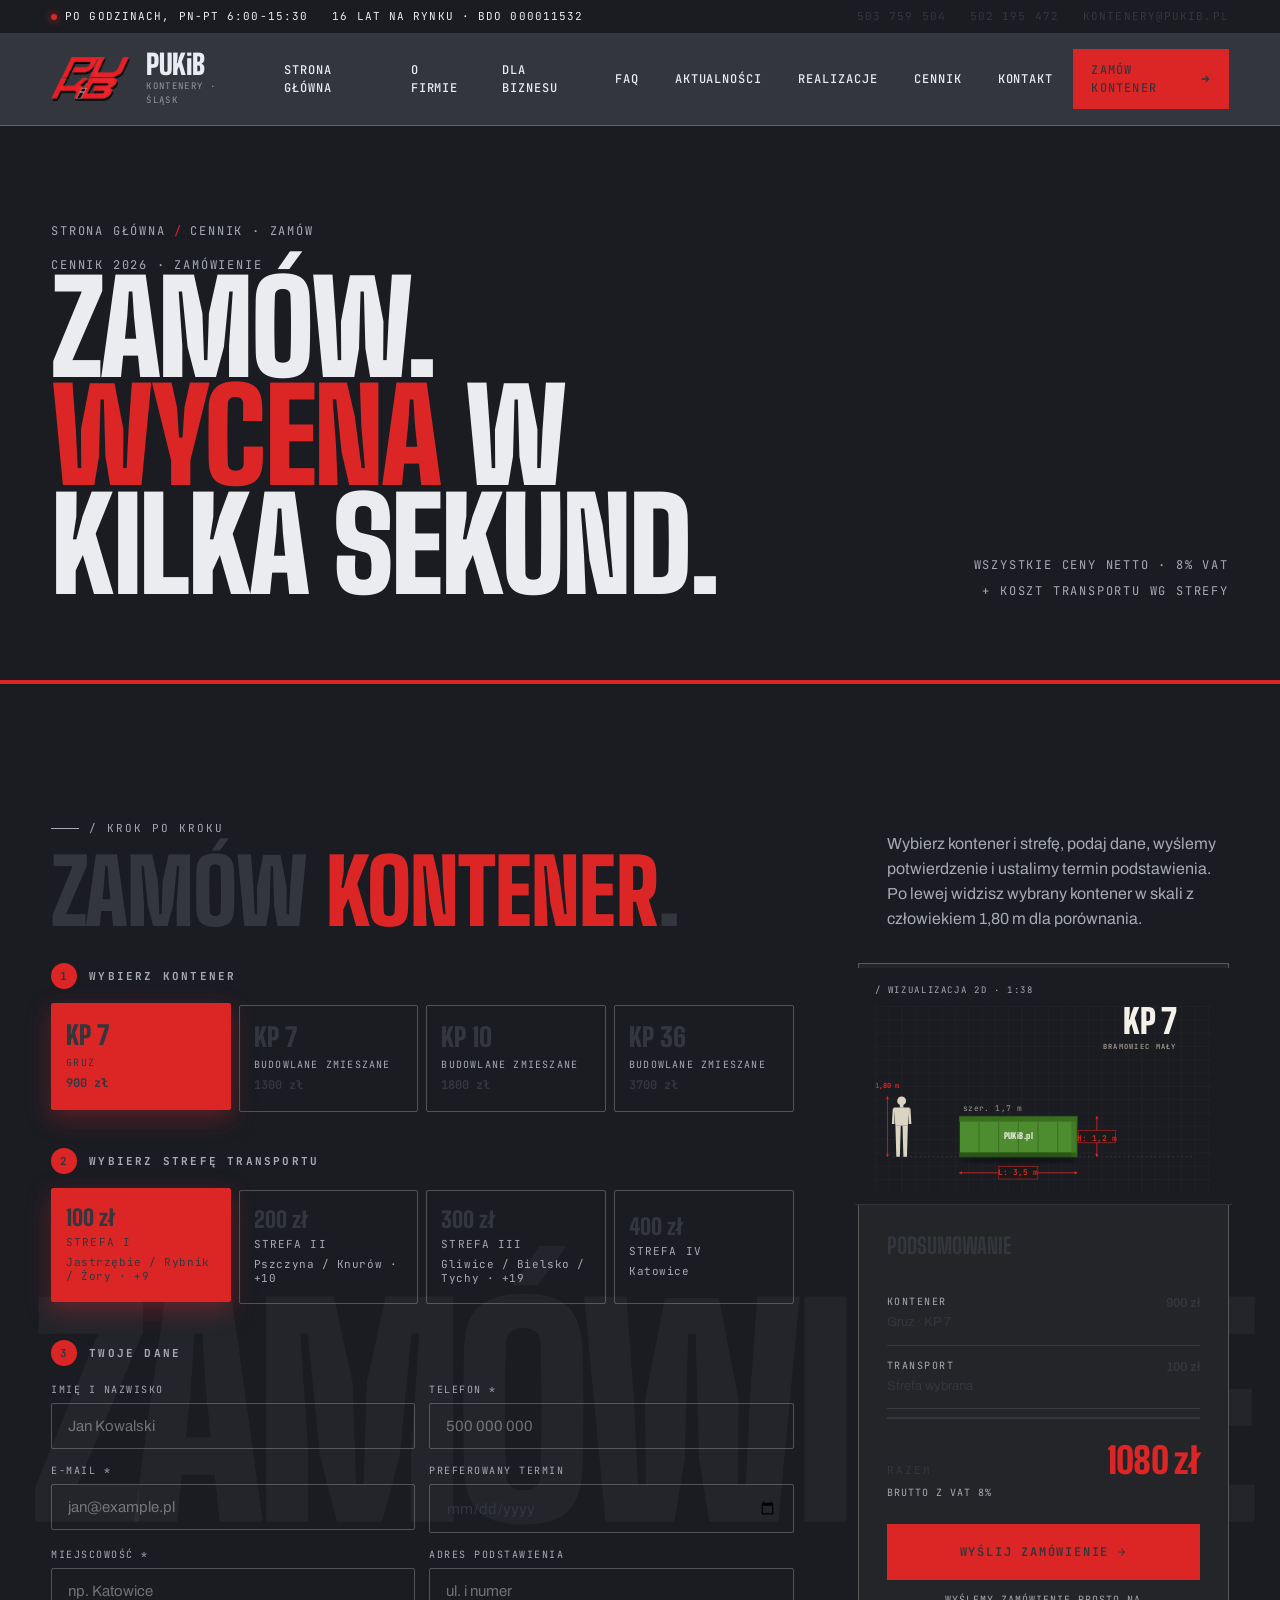
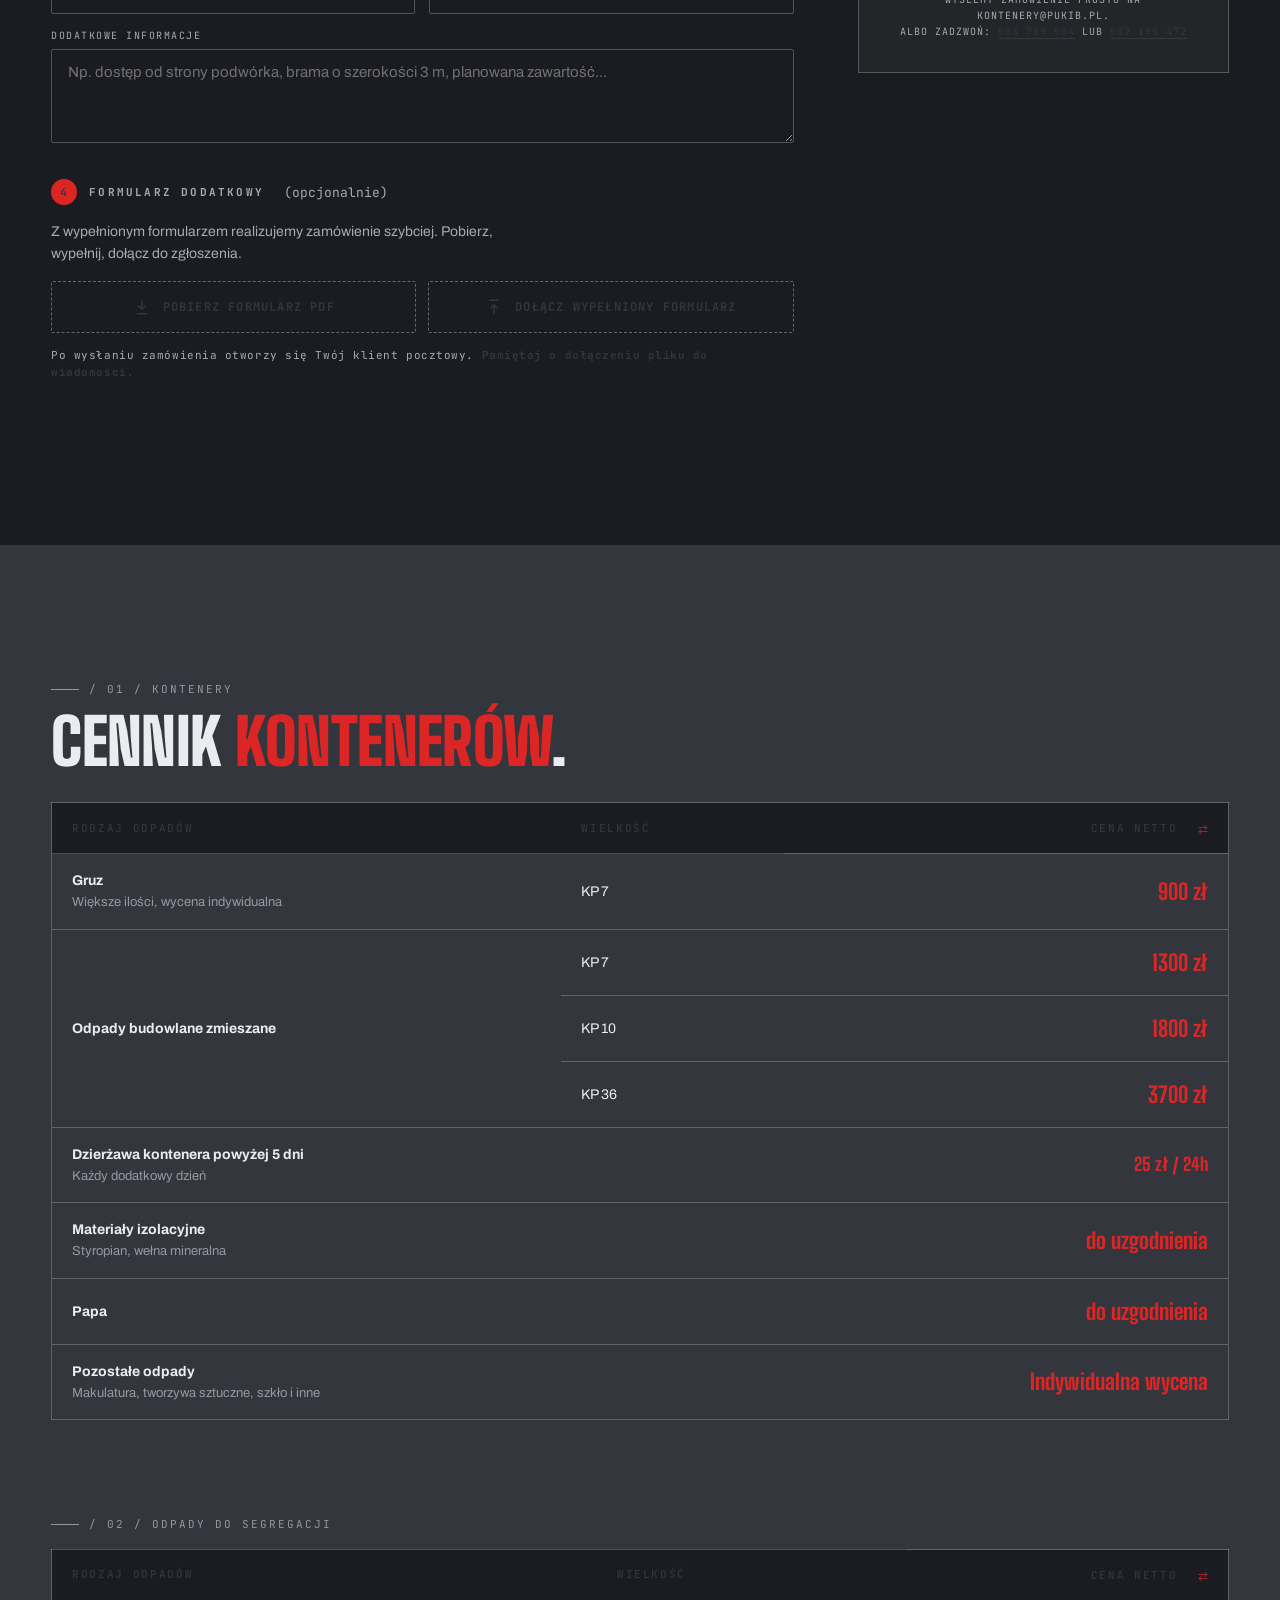
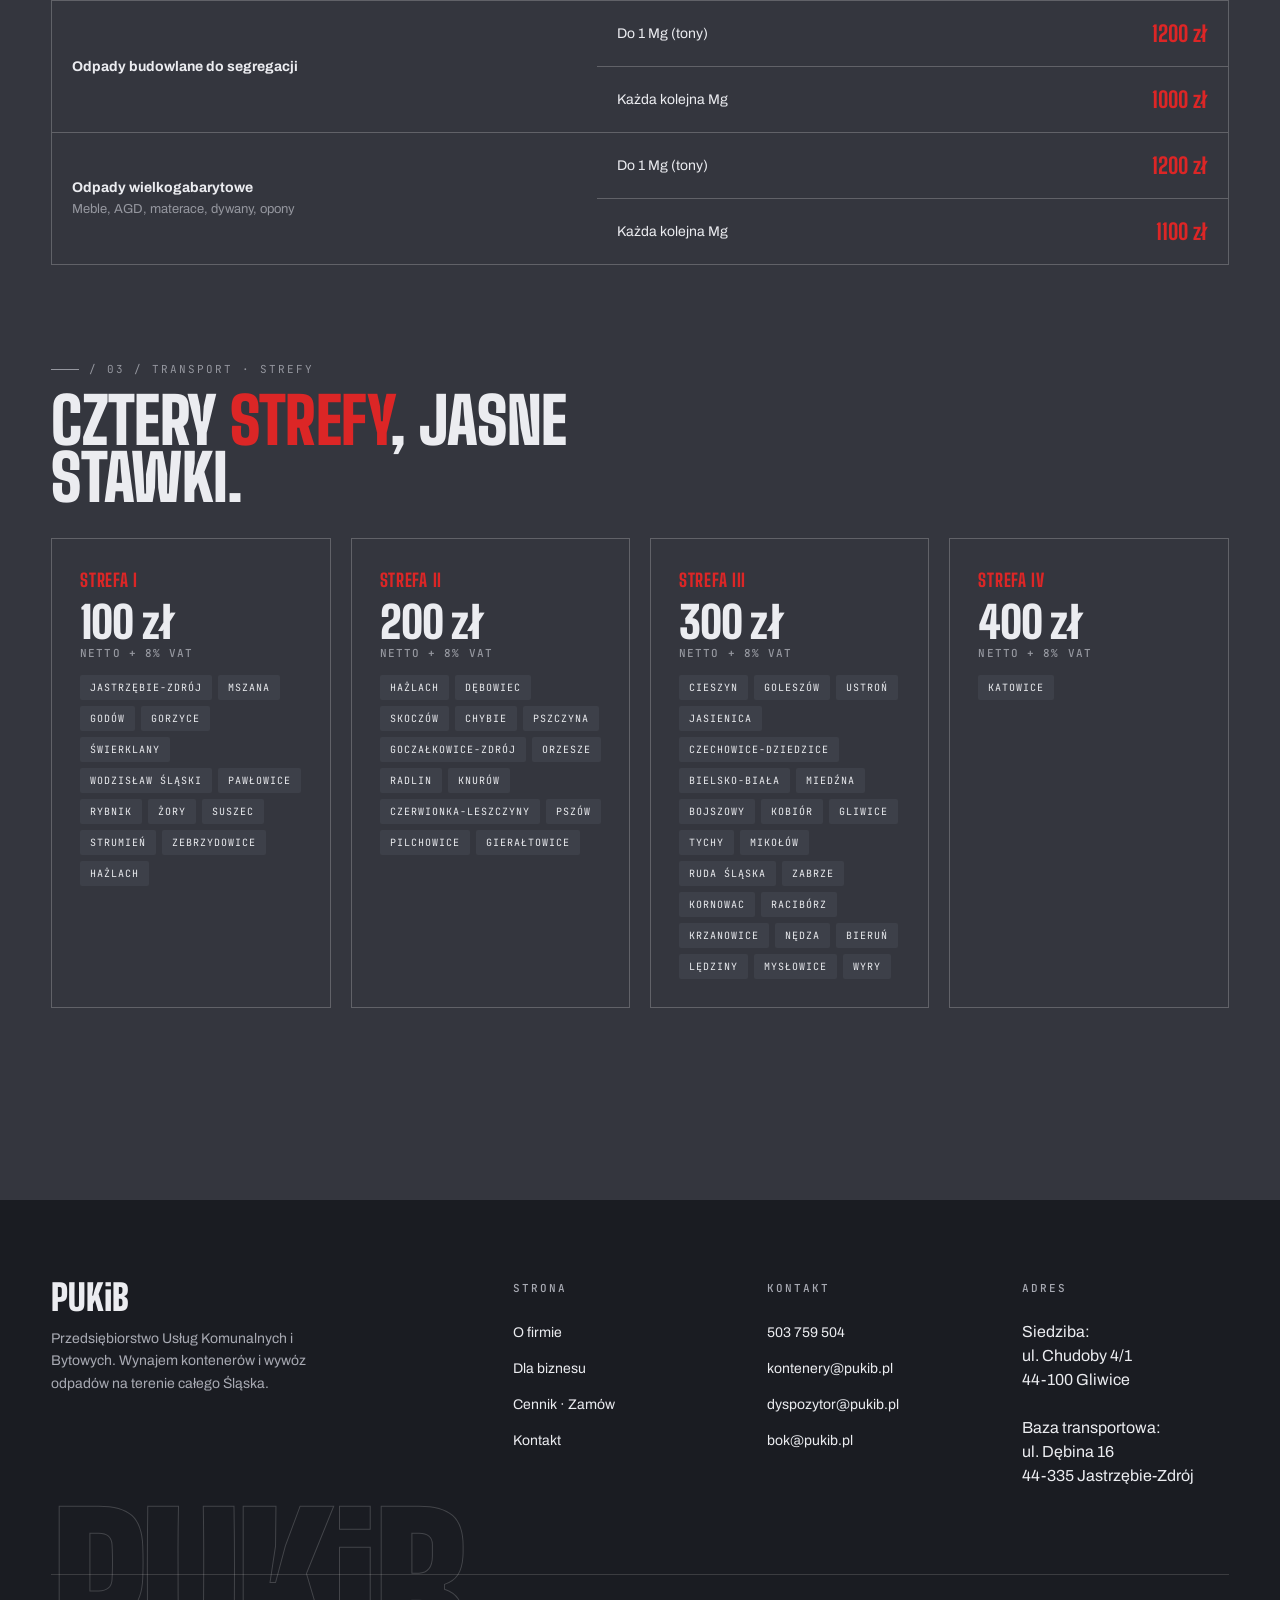
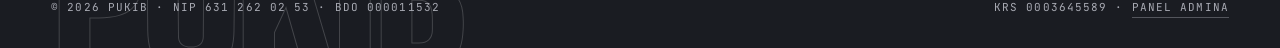
==== cennik.html @ b734a6f4 "done" ====
<!DOCTYPE html>
<html lang="pl">
<head>
  <meta charset="UTF-8">
  <meta name="viewport" content="width=device-width, initial-scale=1.0">
  <title>Cennik · Zamów kontener, PUKiB</title>
  <meta name="description" content="Aktualny cennik 2026 wynajmu kontenerów. Zamów online, wybierz rozmiar, strefę i podaj dane.">
  <link rel="preconnect" href="https://fonts.googleapis.com">
  <link rel="preconnect" href="https://fonts.gstatic.com" crossorigin>
  <link rel="stylesheet" href="css/style.css">
  <link rel="stylesheet" href="css/pages.css">
  <link rel="stylesheet" href="css/admin.css">
  <link rel="stylesheet" href="css/theme-gray.css">
  <link rel="icon" type="image/png" href="assets/img/logo.png">
</head>
<body>

  <div class="topbar">
    <div class="topbar-left">
      <span><span class="topbar-dot" data-hours-dot></span><span data-hours-label>Pracujemy</span>, pn-pt 6:00-15:30</span>
      <span class="topbar-hide-mobile">16 lat na rynku · BDO 000011532</span>
    </div>
    <div class="topbar-right">
      <a href="tel:503759504" class="topbar-link">503 759 504</a>
      <a href="tel:502195472" class="topbar-link topbar-hide-mobile">502 195 472</a>
      <a href="mailto:kontenery@pukib.pl" class="topbar-link">kontenery@pukib.pl</a>
    </div>
  </div>

  <header class="header">
    <a href="index.html" class="brand">
      <img src="assets/img/logo.png" alt="" class="brand-logo">
      <div>
        <div class="brand-text">PUKiB</div>
        <div class="brand-sub">Kontenery · Śląsk</div>
      </div>
    </a>
    <button class="nav-toggle" aria-label="Menu" aria-expanded="false"><span></span></button>
    <nav class="nav">
      <a href="index.html">Strona główna</a>
      <a href="index.html#o-nas">O firmie</a>
      <a href="index.html#biznes">Dla biznesu</a>
      <a href="index.html#faq">FAQ</a>
      <a href="index.html#fb">Aktualności</a>
      <a href="index.html#realizacje">Realizacje</a>
      <a href="#cennik">Cennik</a>
      <a href="index.html#kontakt">Kontakt</a>
      <a href="#zamow" class="nav-cta">
        Zamów kontener
        <svg viewBox="0 0 24 24" fill="none" stroke="currentColor" stroke-width="2.5"><path d="M5 12h14M13 6l6 6-6 6"/></svg>
      </a>
    </nav>
  </header>

  <!-- Page hero -->
  <section class="page-hero">
    <div class="page-hero-grid">
      <div>
        <div class="page-hero-meta">
          <div class="crumb"><span><a href="index.html">Strona główna</a></span><span>Cennik · Zamów</span></div>
          <div>Cennik 2026 · Zamówienie</div>
        </div>
        <h1>Zamów. <em>Wycena</em> w kilka sekund.</h1>
      </div>
      <div class="page-hero-meta" style="text-align:right;">
        <div>Wszystkie ceny netto · 8% VAT</div>
        <div style="margin-top:8px;">+ koszt transportu wg strefy</div>
      </div>
    </div>
  </section>

  <!-- ORDER SECTION, form + animated mini visualization side-by-side -->
  <section class="section order-section" id="zamow">
    <div class="container">
      <div class="section-head" style="margin-bottom:32px;">
        <div>
          <div class="kicker" style="color: var(--paper-3); margin-bottom:16px;">/ Krok po kroku</div>
          <h2 class="display section-title">Zamów <em>kontener</em>.</h2>
        </div>
        <p class="section-intro">Wybierz kontener i strefę, podaj dane, wyślemy potwierdzenie i ustalimy termin podstawienia. Po lewej widzisz wybrany kontener w skali z człowiekiem 1,80 m dla porównania.</p>
      </div>

      <form class="order-grid" data-order-form onsubmit="return false;">
        <!-- Left column: Visualization + Form steps -->
        <div>

          <!-- Step 1 - sizes -->
          <div class="order-step">
            <h3 data-step="1">Wybierz kontener</h3>
            <div class="option-row">
              <button type="button" class="option-btn active" data-size-btn="gruz-7" data-stage-size="7">
                <div class="ob-size">KP 7</div>
                <div class="ob-name">Gruz</div>
                <div class="ob-price" data-pukib-price="gruz-7">900 zł</div>
              </button>
              <button type="button" class="option-btn" data-size-btn="mix-7" data-stage-size="7">
                <div class="ob-size">KP 7</div>
                <div class="ob-name">Budowlane zmieszane</div>
                <div class="ob-price" data-pukib-price="mix-7">1 300 zł</div>
              </button>
              <button type="button" class="option-btn" data-size-btn="mix-10" data-stage-size="10">
                <div class="ob-size">KP 10</div>
                <div class="ob-name">Budowlane zmieszane</div>
                <div class="ob-price" data-pukib-price="mix-10">1 800 zł</div>
              </button>
              <button type="button" class="option-btn" data-size-btn="mix-36" data-stage-size="36">
                <div class="ob-size">KP 36</div>
                <div class="ob-name">Budowlane zmieszane</div>
                <div class="ob-price" data-pukib-price="mix-36">3 700 zł</div>
              </button>
            </div>
          </div>

          <!-- Step 2 - zone -->
          <div class="order-step">
            <h3 data-step="2">Wybierz strefę transportu</h3>
            <div class="zone-row">
              <button type="button" class="zone-btn active" data-waste-btn="strefa1">
                <div class="zb-num" data-pukib-zone-price="strefa1">100 zł</div>
                <div class="zb-price" data-pukib-zone-name="strefa1">Strefa I</div>
                <div class="zb-cities">Jastrzębie / Rybnik / Żory · +9</div>
              </button>
              <button type="button" class="zone-btn" data-waste-btn="strefa2">
                <div class="zb-num" data-pukib-zone-price="strefa2">200 zł</div>
                <div class="zb-price" data-pukib-zone-name="strefa2">Strefa II</div>
                <div class="zb-cities">Pszczyna / Knurów · +10</div>
              </button>
              <button type="button" class="zone-btn" data-waste-btn="strefa3">
                <div class="zb-num" data-pukib-zone-price="strefa3">300 zł</div>
                <div class="zb-price" data-pukib-zone-name="strefa3">Strefa III</div>
                <div class="zb-cities">Gliwice / Bielsko / Tychy · +19</div>
              </button>
              <button type="button" class="zone-btn" data-waste-btn="strefa4">
                <div class="zb-num" data-pukib-zone-price="strefa4">400 zł</div>
                <div class="zb-price" data-pukib-zone-name="strefa4">Strefa IV</div>
                <div class="zb-cities">Katowice</div>
              </button>
            </div>
          </div>

          <!-- Step 3 - data -->
          <div class="order-step">
            <h3 data-step="3">Twoje dane</h3>
            <div class="field-row">
              <div class="field">
                <label for="f-name">Imię i nazwisko</label>
                <input id="f-name" name="name" type="text" placeholder="Jan Kowalski">
              </div>
              <div class="field">
                <label for="f-phone">Telefon *</label>
                <input id="f-phone" name="phone" type="tel" required placeholder="500 000 000">
              </div>
            </div>
            <div class="field-row">
              <div class="field">
                <label for="f-email">E-mail *</label>
                <input id="f-email" name="email" type="email" required placeholder="jan@example.pl">
              </div>
              <div class="field">
                <label for="f-date">Preferowany termin</label>
                <input id="f-date" name="date" type="date">
              </div>
            </div>
            <div class="field-row">
              <div class="field">
                <label for="f-city">Miejscowość *</label>
                <input id="f-city" name="city" type="text" required placeholder="np. Katowice">
              </div>
              <div class="field">
                <label for="f-address">Adres podstawienia</label>
                <input id="f-address" name="address" type="text" placeholder="ul. i numer">
              </div>
            </div>
            <div class="field" style="margin-top:14px;">
              <label for="f-notes">Dodatkowe informacje</label>
              <textarea id="f-notes" name="notes" rows="4" placeholder="Np. dostęp od strony podwórka, brama o szerokości 3 m, planowana zawartość..."></textarea>
            </div>
          </div>

          <!-- Step 4 - downloadable form / upload -->
          <div class="order-step">
            <h3 data-step="4">Formularz dodatkowy <span style="font-size:13px; font-weight:400; text-transform:none; letter-spacing:0; color:var(--paper-3); margin-left:8px;">(opcjonalnie)</span></h3>
            <p class="order-form-intro">Z wypełnionym formularzem realizujemy zamówienie szybciej. Pobierz, wypełnij, dołącz do zgłoszenia.</p>
            <div class="form-actions">
              <a href="assets/forms/formularz-zamowienia.pdf" download="formularz-zamowienia.pdf" class="form-download-btn" data-pukib-pdf>
                <svg width="18" height="18" viewBox="0 0 24 24" fill="none" stroke="currentColor" stroke-width="2"><path d="M12 3v12M7 10l5 5 5-5M5 21h14"/></svg>
                <span>Pobierz formularz PDF</span>
              </a>
              <label class="form-upload-btn" for="f-form-file">
                <svg width="18" height="18" viewBox="0 0 24 24" fill="none" stroke="currentColor" stroke-width="2"><path d="M12 21V9M7 14l5-5 5 5M5 3h14"/></svg>
                <span data-upload-label>Dołącz wypełniony formularz</span>
                <input id="f-form-file" name="formfile" type="file" accept=".pdf,.doc,.docx,.jpg,.jpeg,.png" data-form-file>
              </label>
            </div>
            <p class="form-upload-hint">Po wysłaniu zamówienia otworzy się Twój klient pocztowy. <strong>Pamiętaj o dołączeniu pliku do wiadomości.</strong></p>
          </div>
        </div>

        <!-- Sticky summary aside with mini 2D visualization -->
        <aside class="order-summary" data-showcase>
          <!-- 2D mini visualization (changes when size button clicked) -->
          <div class="order-viz-mini">
            <div class="order-viz-mini-label">/ Wizualizacja 2D · 1:38</div>
            <svg viewBox="0 0 380 210" class="order-viz-mini-svg" xmlns="http://www.w3.org/2000/svg">
              <defs>
                <filter id="blr" x="-50%" y="-50%" width="200%" height="200%">
                  <feGaussianBlur in="SourceGraphic" stdDeviation="2"/>
                </filter>
                <marker id="arr2" viewBox="0 0 10 10" refX="9" refY="5" markerWidth="4" markerHeight="4" orient="auto-start-reverse">
                  <path d="M 0 0 L 10 5 L 0 10 Z" fill="#dc2626"/>
                </marker>
                <pattern id="vizg2" width="15" height="15" patternUnits="userSpaceOnUse">
                  <path d="M 15 0 L 0 0 0 15" fill="none" stroke="rgba(244,241,234,0.04)" stroke-width="1"/>
                </pattern>
              </defs>
              <rect width="380" height="210" fill="url(#vizg2)"/>

              <!-- Ground baseline -->
              <line x1="20" y1="170" x2="360" y2="170" stroke="rgba(244,241,234,0.18)" stroke-dasharray="2 3" stroke-width="0.7"/>

              <!-- Reference human at x=30, foot at y=170, head top at y=102 (1.8m × 38 = 68px) -->
              <!-- Proportions: head 10px, neck 3, torso 21px, legs 35px = 68px -->
              <g class="human" transform="translate(30, 102)">
                <!-- head -->
                <circle cx="0" cy="5" r="5" fill="#dcd4c2"/>
                <!-- neck -->
                <rect x="-2" y="9.5" width="4" height="3" fill="#dcd4c2"/>
                <!-- torso (trapezoid wider at shoulders) -->
                <path d="M -9 12.5 L 9 12.5 L 7 33 L -7 33 Z" fill="#dcd4c2"/>
                <!-- left arm -->
                <path d="M -10 13.5 L -11 31 L -8 31 L -8.5 13.5 Z" fill="#dcd4c2"/>
                <!-- right arm -->
                <path d="M 10 13.5 L 11 31 L 8 31 L 8.5 13.5 Z" fill="#dcd4c2"/>
                <!-- left leg -->
                <path d="M -7 33 L -1 33 L -2 68 L -6 68 Z" fill="#dcd4c2"/>
                <!-- right leg -->
                <path d="M 1 33 L 7 33 L 6 68 L 2 68 Z" fill="#dcd4c2"/>
              </g>
              <!-- Human dimension -->
              <line x1="14" y1="102" x2="14" y2="170" stroke="#dc2626" stroke-width="0.8" marker-start="url(#arr2)" marker-end="url(#arr2)"/>
              <text x="14" y="92" font-family="JetBrains Mono, monospace" font-size="8" fill="#dc2626" text-anchor="middle" font-weight="700">1,80 m</text>

  <!-- 2D side-elevation stages, v2 -->
    <g class="stage" data-size-stage="7">
      <ellipse cx="161.5" cy="174" rx="66.5" ry="3" fill="rgba(10,10,10,0.35)" filter="url(#blr)"/>
      <rect x="95.0" y="124.4" width="133.0" height="45.6" fill="#4d8c2f" stroke="#1a3d10" stroke-width="1.5"/>
      <rect x="95.0" y="124.4" width="133.0" height="6" fill="#3a6f1f"/>
      <rect x="95.0" y="165.0" width="133.0" height="5" fill="#2a5418"/>
      <g opacity="0.4" stroke="#1a3d10" stroke-width="1">
        <line x1="117.2" y1="130.4" x2="117.2" y2="165.0"/>
        <line x1="139.3" y1="130.4" x2="139.3" y2="165.0"/>
        <line x1="161.5" y1="130.4" x2="161.5" y2="165.0"/>
        <line x1="183.7" y1="130.4" x2="183.7" y2="165.0"/>
        <line x1="205.8" y1="130.4" x2="205.8" y2="165.0"/>
      </g>
      <rect x="221.2" y="130.4" width="6.8" height="39.6" fill="#3a6f1f" opacity="0.5"/>
      <text x="161.5" y="150.1" font-family="Big Shoulders Display, Impact, sans-serif" font-weight="900" font-size="9.6" fill="rgba(245,241,234,0.92)" text-anchor="middle" letter-spacing="0.5">PUKiB.pl</text>
      <line x1="95.0" y1="188" x2="228.0" y2="188" stroke="#dc2626" stroke-width="0.9" marker-start="url(#arr2)" marker-end="url(#arr2)"/>
      <rect x="139.5" y="181" width="44" height="14" fill="#1a1a1a" stroke="#dc2626" stroke-width="0.6"/>
      <text x="161.5" y="191" font-family="JetBrains Mono, monospace" font-size="9" font-weight="700" fill="#dc2626" text-anchor="middle">L: 3,5 m</text>
      <line x1="250.0" y1="124.4" x2="250.0" y2="170.0" stroke="#dc2626" stroke-width="0.9" marker-start="url(#arr2)" marker-end="url(#arr2)"/>
      <rect x="229.0" y="140.2" width="42" height="14" fill="#1a1a1a" stroke="#dc2626" stroke-width="0.6"/>
      <text x="250.0" y="152.2" font-family="JetBrains Mono, monospace" font-size="9" font-weight="700" fill="#dc2626" text-anchor="middle">H: 1,2 m</text>
      <text x="99.0" y="118.4" font-family="JetBrains Mono, monospace" font-size="9" letter-spacing="0.05em" fill="#9a958a">szer. 1,7 m</text>
      <text x="340" y="32" font-family="Big Shoulders Display" font-weight="900" font-size="38" fill="#f4f1ea" text-anchor="end" letter-spacing="-0.02em">KP 7</text>
      <text x="340" y="48" font-family="JetBrains Mono" font-size="8" font-weight="700" letter-spacing="0.18em" fill="#9a958a" text-anchor="end">BRAMOWIEC MAŁY</text>
    </g>

    <g class="stage" data-size-stage="10">
      <ellipse cx="161.5" cy="174" rx="66.5" ry="3" fill="rgba(10,10,10,0.35)" filter="url(#blr)"/>
      <rect x="95.0" y="105.4" width="133.0" height="64.6" fill="#4d8c2f" stroke="#1a3d10" stroke-width="1.5"/>
      <rect x="95.0" y="105.4" width="133.0" height="6" fill="#3a6f1f"/>
      <rect x="95.0" y="165.0" width="133.0" height="5" fill="#2a5418"/>
      <g opacity="0.4" stroke="#1a3d10" stroke-width="1">
        <line x1="117.2" y1="111.4" x2="117.2" y2="165.0"/>
        <line x1="139.3" y1="111.4" x2="139.3" y2="165.0"/>
        <line x1="161.5" y1="111.4" x2="161.5" y2="165.0"/>
        <line x1="183.7" y1="111.4" x2="183.7" y2="165.0"/>
        <line x1="205.8" y1="111.4" x2="205.8" y2="165.0"/>
      </g>
      <rect x="221.2" y="111.4" width="6.8" height="58.6" fill="#3a6f1f" opacity="0.5"/>
      <text x="161.5" y="141.8" font-family="Big Shoulders Display, Impact, sans-serif" font-weight="900" font-size="13.6" fill="rgba(245,241,234,0.92)" text-anchor="middle" letter-spacing="0.5">PUKiB.pl</text>
      <line x1="95.0" y1="188" x2="228.0" y2="188" stroke="#dc2626" stroke-width="0.9" marker-start="url(#arr2)" marker-end="url(#arr2)"/>
      <rect x="139.5" y="181" width="44" height="14" fill="#1a1a1a" stroke="#dc2626" stroke-width="0.6"/>
      <text x="161.5" y="191" font-family="JetBrains Mono, monospace" font-size="9" font-weight="700" fill="#dc2626" text-anchor="middle">L: 3,5 m</text>
      <line x1="250.0" y1="105.4" x2="250.0" y2="170.0" stroke="#dc2626" stroke-width="0.9" marker-start="url(#arr2)" marker-end="url(#arr2)"/>
      <rect x="229.0" y="130.7" width="42" height="14" fill="#1a1a1a" stroke="#dc2626" stroke-width="0.6"/>
      <text x="250.0" y="142.7" font-family="JetBrains Mono, monospace" font-size="9" font-weight="700" fill="#dc2626" text-anchor="middle">H: 1,7 m</text>
      <text x="99.0" y="99.4" font-family="JetBrains Mono, monospace" font-size="9" letter-spacing="0.05em" fill="#9a958a">szer. 1,7 m</text>
      <text x="340" y="32" font-family="Big Shoulders Display" font-weight="900" font-size="38" fill="#f4f1ea" text-anchor="end" letter-spacing="-0.02em">KP 10</text>
      <text x="340" y="48" font-family="JetBrains Mono" font-size="8" font-weight="700" letter-spacing="0.18em" fill="#9a958a" text-anchor="end">BRAMOWIEC ŚREDNI</text>
    </g>

    <g class="stage" data-size-stage="36">
      <ellipse cx="218.5" cy="174" rx="123.5" ry="3" fill="rgba(10,10,10,0.35)" filter="url(#blr)"/>
      <rect x="95.0" y="82.2" width="247.0" height="87.8" fill="#4d8c2f" stroke="#1a3d10" stroke-width="1.5"/>
      <rect x="95.0" y="82.2" width="247.0" height="6" fill="#3a6f1f"/>
      <rect x="95.0" y="165.0" width="247.0" height="5" fill="#2a5418"/>
      <g opacity="0.4" stroke="#1a3d10" stroke-width="1">
        <line x1="119.7" y1="88.2" x2="119.7" y2="165.0"/>
        <line x1="144.4" y1="88.2" x2="144.4" y2="165.0"/>
        <line x1="169.1" y1="88.2" x2="169.1" y2="165.0"/>
        <line x1="193.8" y1="88.2" x2="193.8" y2="165.0"/>
        <line x1="218.5" y1="88.2" x2="218.5" y2="165.0"/>
        <line x1="243.2" y1="88.2" x2="243.2" y2="165.0"/>
        <line x1="267.9" y1="88.2" x2="267.9" y2="165.0"/>
        <line x1="292.6" y1="88.2" x2="292.6" y2="165.0"/>
        <line x1="317.3" y1="88.2" x2="317.3" y2="165.0"/>
      </g>
      <rect x="334.0" y="88.2" width="8.0" height="81.8" fill="#3a6f1f" opacity="0.5"/>
      <text x="218.5" y="131.7" font-family="Big Shoulders Display, Impact, sans-serif" font-weight="900" font-size="18.5" fill="rgba(245,241,234,0.92)" text-anchor="middle" letter-spacing="0.5">PUKiB.pl</text>
      <line x1="95.0" y1="188" x2="342.0" y2="188" stroke="#dc2626" stroke-width="0.9" marker-start="url(#arr2)" marker-end="url(#arr2)"/>
      <rect x="196.5" y="181" width="44" height="14" fill="#1a1a1a" stroke="#dc2626" stroke-width="0.6"/>
      <text x="218.5" y="191" font-family="JetBrains Mono, monospace" font-size="9" font-weight="700" fill="#dc2626" text-anchor="middle">L: 6,5 m</text>
      <line x1="352.0" y1="82.2" x2="352.0" y2="170.0" stroke="#dc2626" stroke-width="0.9" marker-start="url(#arr2)" marker-end="url(#arr2)"/>
      <rect x="331.0" y="119.1" width="42" height="14" fill="#1a1a1a" stroke="#dc2626" stroke-width="0.6"/>
      <text x="352.0" y="131.1" font-family="JetBrains Mono, monospace" font-size="9" font-weight="700" fill="#dc2626" text-anchor="middle">H: 2,31 m</text>
      <text x="99.0" y="76.2" font-family="JetBrains Mono, monospace" font-size="9" letter-spacing="0.05em" fill="#9a958a">szer. 2,4 m</text>
      <text x="340" y="32" font-family="Big Shoulders Display" font-weight="900" font-size="38" fill="#f4f1ea" text-anchor="end" letter-spacing="-0.02em">KP 36</text>
      <text x="340" y="48" font-family="JetBrains Mono" font-size="8" font-weight="700" letter-spacing="0.18em" fill="#9a958a" text-anchor="end">HAKOWIEC DUŻY</text>
    </g>


            </svg>
          </div>

          <h4>Podsumowanie</h4>
          <div class="summary-row">
            <div>
              <span class="summary-label">Kontener</span>
              <span data-summary-size>Gruz · KP 7</span>
            </div>
            <div class="summary-value" data-summary-price>900 zł</div>
          </div>
          <div class="summary-row">
            <div>
              <span class="summary-label">Transport</span>
              <span>Strefa wybrana</span>
            </div>
            <div class="summary-value" data-summary-transport>100 zł</div>
          </div>
          <div class="summary-total">
            <div>
              <span class="total-label">Razem</span>
              <span class="total-vat">brutto z VAT 8%</span>
            </div>
            <div class="total-amount" data-summary-total>1 080 zł</div>
          </div>
          <button class="summary-submit" data-submit type="submit">
            Wyślij zamówienie →
          </button>
          <p class="summary-note">Wyślemy zamówienie prosto na kontenery@pukib.pl.<br>Albo zadzwoń: <a href="tel:503759504" style="color:var(--paper); border-bottom:1px solid var(--paper);">503 759 504</a> lub <a href="tel:502195472" style="color:var(--paper); border-bottom:1px solid var(--paper);">502 195 472</a></p>
        </aside>
      </form>
    </div>
  </section>

  <!-- Pricing tables -->
  <section class="section pricing-section" id="cennik">
    <div class="container">

      <div class="kicker" style="margin-bottom:16px;">/ 01 / Kontenery</div>
      <h2 class="display" style="font-size:clamp(36px,5vw,64px); margin-bottom:32px; max-width:18ch;">Cennik <em style="font-style:normal;color:var(--red);">kontenerów</em>.</h2>

      <table class="pricing-table">
        <thead>
          <tr>
            <th>Rodzaj odpadów</th>
            <th>Wielkość</th>
            <th style="text-align:right;" data-pukib-price-header>Cena netto</th>
          </tr>
        </thead>
        <tbody>
          <tr>
            <td><strong>Gruz</strong><br><span style="color:var(--ink-3); font-size:13px;">Większe ilości, wycena indywidualna</span></td>
            <td>KP 7</td>
            <td class="price-cell" data-pukib-price="gruz-7">900 zł</td>
          </tr>
          <tr>
            <td rowspan="3"><strong>Odpady budowlane zmieszane</strong></td>
            <td>KP 7</td>
            <td class="price-cell" data-pukib-price="mix-7">1 300 zł</td>
          </tr>
          <tr>
            <td>KP 10</td>
            <td class="price-cell" data-pukib-price="mix-10">1 800 zł</td>
          </tr>
          <tr>
            <td>KP 36</td>
            <td class="price-cell" data-pukib-price="mix-36">3 700 zł</td>
          </tr>
          <tr>
            <td colspan="2"><strong>Dzierżawa kontenera powyżej 5 dni</strong><br><span style="color:var(--ink-3); font-size:13px;">Każdy dodatkowy dzień</span></td>
            <td class="price-cell" style="font-size:18px;" data-pukib-price="rent-daily" data-pukib-suffix=" / 24h">25 zł / 24h</td>
          </tr>
          <tr>
            <td colspan="2"><strong>Materiały izolacyjne</strong><br><span style="color:var(--ink-3); font-size:13px;">Styropian, wełna mineralna</span></td>
            <td class="price-cell" data-pukib-price="materialy-izolacyjne">do uzgodnienia</td>
          </tr>
          <tr>
            <td colspan="2"><strong>Papa</strong></td>
            <td class="price-cell" data-pukib-price="papa">do uzgodnienia</td>
          </tr>
          <tr>
            <td colspan="2"><strong>Pozostałe odpady</strong><br><span style="color:var(--ink-3); font-size:13px;">Makulatura, tworzywa sztuczne, szkło i inne</span></td>
            <td class="price-cell" data-pukib-price="pozostale">Indywidualna wycena</td>
          </tr>
        </tbody>
      </table>

      <div class="kicker" style="margin-bottom:16px; margin-top:64px;">/ 02 / Odpady do segregacji</div>
      <table class="pricing-table">
        <thead>
          <tr>
            <th>Rodzaj odpadów</th>
            <th>Wielkość</th>
            <th style="text-align:right;" data-pukib-price-header>Cena netto</th>
          </tr>
        </thead>
        <tbody>
          <tr>
            <td rowspan="2"><strong>Odpady budowlane do segregacji</strong></td>
            <td>Do 1 Mg (tony)</td>
            <td class="price-cell" data-pukib-price="budowlane-segregacja-1">1 200 zł</td>
          </tr>
          <tr>
            <td>Każda kolejna Mg</td>
            <td class="price-cell" data-pukib-price="budowlane-segregacja-n">1 000 zł</td>
          </tr>
          <tr>
            <td rowspan="2"><strong>Odpady wielkogabarytowe</strong><br><span style="color:var(--ink-3); font-size:13px;">Meble, AGD, materace, dywany, opony</span></td>
            <td>Do 1 Mg (tony)</td>
            <td class="price-cell" data-pukib-price="wielkogabarytowe-1">1 200 zł</td>
          </tr>
          <tr>
            <td>Każda kolejna Mg</td>
            <td class="price-cell" data-pukib-price="wielkogabarytowe-n">1 100 zł</td>
          </tr>
        </tbody>
      </table>

      <div class="kicker" style="margin-bottom:16px; margin-top:64px;">/ 03 / Transport · Strefy</div>
      <h2 class="display" style="font-size:clamp(36px,5vw,64px); margin-bottom:32px; max-width:18ch;">Cztery <em style="font-style:normal;color:var(--red);">strefy</em>, jasne stawki.</h2>

      <div class="zones-grid">
        <div class="zone-card">
          <div class="zone-num" data-pukib-zone-name="strefa1">STREFA I</div>
          <div class="zone-price"><span data-pukib-zone-price="strefa1">100 zł</span><small>netto + 8% VAT</small></div>
          <div class="zone-cities" data-pukib-zone-cities="strefa1">
            <span>Jastrzębie-Zdrój</span><span>Mszana</span><span>Godów</span><span>Gorzyce</span><span>Świerklany</span><span>Wodzisław Śląski</span><span>Pawłowice</span><span>Rybnik</span><span>Żory</span><span>Suszec</span><span>Strumień</span><span>Zebrzydowice</span><span>Hażlach</span>
          </div>
        </div>
        <div class="zone-card">
          <div class="zone-num" data-pukib-zone-name="strefa2">STREFA II</div>
          <div class="zone-price"><span data-pukib-zone-price="strefa2">200 zł</span><small>netto + 8% VAT</small></div>
          <div class="zone-cities" data-pukib-zone-cities="strefa2">
            <span>Hażlach</span><span>Dębowiec</span><span>Skoczów</span><span>Chybie</span><span>Pszczyna</span><span>Goczałkowice-Zdrój</span><span>Orzesze</span><span>Radlin</span><span>Knurów</span><span>Czerwionka-Leszczyny</span><span>Pszów</span><span>Pilchowice</span><span>Gierałtowice</span>
          </div>
        </div>
        <div class="zone-card">
          <div class="zone-num" data-pukib-zone-name="strefa3">STREFA III</div>
          <div class="zone-price"><span data-pukib-zone-price="strefa3">300 zł</span><small>netto + 8% VAT</small></div>
          <div class="zone-cities" data-pukib-zone-cities="strefa3">
            <span>Cieszyn</span><span>Goleszów</span><span>Ustroń</span><span>Jasienica</span><span>Czechowice-Dziedzice</span><span>Bielsko-Biała</span><span>Miedźna</span><span>Bojszowy</span><span>Kobiór</span><span>Gliwice</span><span>Tychy</span><span>Mikołów</span><span>Ruda Śląska</span><span>Zabrze</span><span>Kornowac</span><span>Racibórz</span><span>Krzanowice</span><span>Nędza</span><span>Bieruń</span><span>Lędziny</span><span>Mysłowice</span><span>Wyry</span>
          </div>
        </div>
        <div class="zone-card">
          <div class="zone-num" data-pukib-zone-name="strefa4">STREFA IV</div>
          <div class="zone-price"><span data-pukib-zone-price="strefa4">400 zł</span><small>netto + 8% VAT</small></div>
          <div class="zone-cities" data-pukib-zone-cities="strefa4">
            <span>Katowice</span>
          </div>
        </div>
      </div>

    </div>
  </section>

  <!-- Footer -->
  <footer class="footer">
    <div class="container">
      <div class="footer-grid">
        <div class="footer-col">
          <div class="footer-brand-line">PUKiB</div>
          <p class="footer-brand-text">Przedsiębiorstwo Usług Komunalnych i Bytowych. Wynajem kontenerów i wywóz odpadów na terenie całego Śląska.</p>
        </div>
        <div class="footer-col">
          <h4>Strona</h4>
          <ul>
            <li><a href="index.html#o-nas">O firmie</a></li>
            <li><a href="index.html#biznes">Dla biznesu</a></li>
            <li><a href="cennik.html">Cennik · Zamów</a></li>
            <li><a href="index.html#kontakt">Kontakt</a></li>
          </ul>
        </div>
        <div class="footer-col">
          <h4>Kontakt</h4>
          <ul>
            <li><a href="tel:503759504">503 759 504</a></li>
            <li><a href="mailto:kontenery@pukib.pl">kontenery@pukib.pl</a></li>
            <li><a href="mailto:dyspozytor@pukib.pl">dyspozytor@pukib.pl</a></li>
            <li><a href="mailto:bok@pukib.pl">bok@pukib.pl</a></li>
          </ul>
        </div>
        <div class="footer-col">
          <h4>Adres</h4>
          <ul>
            <li>Siedziba:<br>ul. Chudoby 4/1<br>44-100 Gliwice</li>
            <li style="margin-top:12px;">Baza transportowa:<br>ul. Dębina 16<br>44-335 Jastrzębie-Zdrój</li>
          </ul>
        </div>
      </div>
      <div class="footer-mega" aria-hidden="true">PUKiB</div>
      <div class="footer-bottom">
        <span>© <span id="year">2026</span> PUKiB · NIP 631 262 02 53 · BDO 000011532</span>
        <span>KRS 0003645589 · <button type="button" class="admin-trigger" data-admin-trigger>Panel admina</button></span>
      </div>
    </div>
  </footer>

  <script src="js/admin.js"></script>
  <script src="js/main.js"></script>
  <script>document.getElementById('year').textContent = new Date().getFullYear();</script>
</body>
</html>
---- css/style.css ----
/* =========================================================
   PUKiB, Industrial editorial design system
   ========================================================= */

@import url('https://fonts.googleapis.com/css2?family=Big+Shoulders+Display:wght@400;600;800;900&family=Archivo:wght@400;500;600;700;900&family=JetBrains+Mono:wght@400;500;700&display=swap');

:root {
  /* Brand */
  --red: #dc2626;
  --red-deep: #991b1b;
  --red-glow: rgba(220, 38, 38, 0.35);

  /* Neutrals */
  --ink: #0a0a0a;
  --ink-2: #1a1a1a;
  --ink-3: #2a2a2a;
  --paper: #f4f1ea;
  --paper-2: #ebe7dc;
  --paper-3: #d8d3c4;
  --line: #1a1a1a;
  --line-soft: rgba(10, 10, 10, 0.12);

  /* Accent, green from the actual containers */
  --green: #4d8c2f;

  /* Type */
  --font-display: 'Big Shoulders Display', 'Impact', sans-serif;
  --font-body: 'Archivo', system-ui, sans-serif;
  --font-mono: 'JetBrains Mono', 'Courier New', monospace;

  /* Layout */
  --max-w: 1440px;
  --pad-x: clamp(20px, 4vw, 64px);
  --radius: 2px;
}

* { box-sizing: border-box; margin: 0; padding: 0; }

html { scroll-behavior: smooth; -webkit-text-size-adjust: 100%; }

body {
  font-family: var(--font-body);
  background: var(--paper);
  color: var(--ink);
  line-height: 1.5;
  font-weight: 400;
  overflow-x: hidden;
  -webkit-font-smoothing: antialiased;
  -moz-osx-font-smoothing: grayscale;
}

img, video { max-width: 100%; display: block; }

a { color: inherit; text-decoration: none; }

button { font-family: inherit; cursor: pointer; border: none; background: none; }

::selection { background: var(--red); color: var(--paper); }

/* =========================================================
   Typography utilities
   ========================================================= */

.display {
  font-family: var(--font-display);
  font-weight: 900;
  line-height: 0.88;
  letter-spacing: -0.01em;
  text-transform: uppercase;
}

.mono {
  font-family: var(--font-mono);
  font-weight: 500;
  letter-spacing: 0.02em;
}

.kicker {
  font-family: var(--font-mono);
  font-size: 11px;
  text-transform: uppercase;
  letter-spacing: 0.18em;
  color: var(--ink-3);
  display: inline-flex;
  align-items: center;
  gap: 10px;
}

.kicker::before {
  content: '';
  width: 28px;
  height: 1px;
  background: currentColor;
}

.kicker.no-line::before { display: none; }

/* =========================================================
   Topbar, technical industrial info bar
   ========================================================= */

.topbar {
  background: var(--ink);
  color: var(--paper);
  font-family: var(--font-mono);
  font-size: 11px;
  letter-spacing: 0.1em;
  text-transform: uppercase;
  padding: 8px var(--pad-x);
  display: flex;
  justify-content: space-between;
  align-items: center;
  position: relative;
  z-index: 50;
  overflow: hidden;
}

.topbar-left, .topbar-right {
  display: flex;
  gap: 24px;
  align-items: center;
}

.topbar-dot {
  width: 6px;
  height: 6px;
  background: #2eea7e;
  border-radius: 50%;
  display: inline-block;
  margin-right: 8px;
  box-shadow: 0 0 8px #2eea7e;
  animation: pulse 2s infinite;
  transition: background 0.3s, box-shadow 0.3s;
}

.topbar-dot.off-hours {
  background: var(--red);
  box-shadow: 0 0 8px var(--red);
}

.topbar-link {
  color: var(--paper);
  transition: color 0.2s;
}

.topbar-link:hover {
  color: var(--red);
}

@keyframes pulse {
  0%, 100% { opacity: 1; }
  50% { opacity: 0.4; }
}

@media (max-width: 800px) {
  .topbar-hide-mobile { display: none; }
  .topbar { font-size: 10px; gap: 12px; }
}

/* =========================================================
   Header / Navigation
   ========================================================= */

.header {
  position: sticky;
  top: 0;
  z-index: 40;
  background: var(--paper);
  border-bottom: 1px solid var(--line);
  padding: 16px var(--pad-x);
  display: flex;
  align-items: center;
  justify-content: space-between;
  gap: 24px;
}

.brand {
  display: flex;
  align-items: center;
  gap: 14px;
}

.brand-logo {
  height: 44px;
  width: auto;
}

.brand-text {
  font-family: var(--font-display);
  font-weight: 900;
  font-size: 28px;
  letter-spacing: -0.02em;
  line-height: 1;
  color: var(--ink);
}

.brand-sub {
  font-family: var(--font-mono);
  font-size: 9px;
  letter-spacing: 0.15em;
  color: var(--ink-3);
  text-transform: uppercase;
  margin-top: 2px;
}

.nav {
  display: flex;
  gap: 4px;
  align-items: center;
}

.nav a {
  font-family: var(--font-mono);
  font-size: 12px;
  font-weight: 500;
  letter-spacing: 0.08em;
  text-transform: uppercase;
  padding: 10px 16px;
  position: relative;
  transition: background 0.2s, color 0.2s;
}

.nav a:not(.nav-cta):hover {
  background: var(--ink);
  color: var(--paper);
}

.nav a.active:not(.nav-cta) {
  background: var(--ink);
  color: var(--paper);
}

.nav-cta {
  background: var(--red);
  color: var(--paper) !important;
  padding: 12px 18px !important;
  font-weight: 700;
  letter-spacing: 0.1em !important;
  display: inline-flex;
  align-items: center;
  gap: 8px;
  transition: background 0.2s, transform 0.2s;
}

.nav-cta:hover { background: var(--red-deep); transform: translateY(-1px); color: var(--paper) !important; }

.nav-cta svg { width: 14px; height: 14px; }

.nav-toggle {
  display: none;
  width: 44px;
  height: 44px;
  align-items: center;
  justify-content: center;
}

.nav-toggle span {
  position: relative;
  display: block;
  width: 24px;
  height: 2px;
  background: var(--ink);
}

.nav-toggle span::before, .nav-toggle span::after {
  content: '';
  position: absolute;
  left: 0;
  width: 24px;
  height: 2px;
  background: var(--ink);
  transition: transform 0.3s;
}

.nav-toggle span::before { top: -7px; }
.nav-toggle span::after { top: 7px; }

.nav-toggle.open span { background: transparent; }
.nav-toggle.open span::before { transform: rotate(45deg) translate(5px, 5px); }
.nav-toggle.open span::after { transform: rotate(-45deg) translate(5px, -5px); }

@media (max-width: 1100px) {
  .nav { display: none; }
  .nav-toggle { display: flex; }
  .nav.open {
    display: flex;
    position: fixed;
    inset: 96px 0 0 0;
    background: var(--paper);
    flex-direction: column;
    align-items: stretch;
    padding: 24px var(--pad-x);
    gap: 0;
    border-top: 1px solid var(--line);
    z-index: 35;
  }
  .nav.open a {
    padding: 18px 0 !important;
    border-bottom: 1px solid var(--line-soft);
    font-size: 14px;
    letter-spacing: 0.1em;
  }
  .nav.open a.active::after { display: none; }
  .nav.open .nav-cta {
    margin-top: 16px;
    justify-content: center;
    padding: 18px !important;
    border-bottom: none !important;
  }
}

/* =========================================================
   Buttons
   ========================================================= */

.btn {
  display: inline-flex;
  align-items: center;
  gap: 12px;
  font-family: var(--font-mono);
  font-size: 12px;
  font-weight: 700;
  letter-spacing: 0.12em;
  text-transform: uppercase;
  padding: 18px 26px;
  border-radius: var(--radius);
  transition: all 0.2s;
  border: 1px solid transparent;
  cursor: pointer;
}

.btn-primary {
  background: var(--red);
  color: var(--paper);
}

.btn-primary:hover {
  background: var(--red-deep);
  transform: translateY(-2px);
  box-shadow: 0 12px 30px var(--red-glow);
}

.btn-ghost {
  background: transparent;
  color: var(--paper);
  border-color: rgba(244, 241, 234, 0.3);
}

.btn-ghost:hover {
  border-color: var(--paper);
  background: rgba(244, 241, 234, 0.06);
}

.btn-dark {
  background: var(--ink);
  color: var(--paper);
}

.btn-dark:hover {
  background: var(--ink-3);
  transform: translateY(-2px);
}

.btn .arrow {
  width: 14px;
  height: 14px;
  transition: transform 0.2s;
}

.btn:hover .arrow { transform: translateX(4px); }

/* =========================================================
   Section primitives
   ========================================================= */

.section {
  padding: clamp(64px, 10vw, 140px) var(--pad-x);
  position: relative;
}

.section-dark {
  background: var(--ink);
  color: var(--paper);
}

.section-dark .kicker { color: var(--paper-3); }

.section-head {
  display: flex;
  align-items: flex-end;
  justify-content: space-between;
  gap: 32px;
  flex-wrap: wrap;
  margin-bottom: 64px;
}

.section-head .kicker {
  margin-bottom: 24px;
}

.section-title {
  font-family: var(--font-display);
  font-weight: 900;
  font-size: clamp(48px, 7vw, 110px);
  line-height: 0.88;
  letter-spacing: -0.01em;
  text-transform: uppercase;
  max-width: 16ch;
}

.section-title em {
  font-style: normal;
  color: var(--red);
}

.section-intro {
  max-width: 38ch;
  font-size: 16px;
  color: var(--ink-3);
  line-height: 1.55;
}

.section-dark .section-intro { color: var(--paper-3); }

.container {
  max-width: var(--max-w);
  margin: 0 auto;
}

/* =========================================================
   Footer
   ========================================================= */

.footer {
  background: var(--ink);
  color: var(--paper);
  padding: 80px var(--pad-x) 32px;
  position: relative;
  overflow: hidden;
}

.footer-mega {
  font-family: var(--font-display);
  font-weight: 900;
  font-size: clamp(80px, 16vw, 240px);
  line-height: 0.85;
  letter-spacing: -0.03em;
  color: transparent;
  -webkit-text-stroke: 1px rgba(244, 241, 234, 0.18);
  position: absolute;
  bottom: -30px;
  left: var(--pad-x);
  pointer-events: none;
  user-select: none;
}

.footer-grid {
  display: grid;
  grid-template-columns: 2fr 1fr 1fr 1fr;
  gap: 48px;
  position: relative;
  z-index: 2;
  margin-bottom: 80px;
}

@media (max-width: 900px) {
  .footer-grid { grid-template-columns: 1fr 1fr; gap: 40px; }
}

@media (max-width: 560px) {
  .footer-grid { grid-template-columns: 1fr; gap: 32px; }
}

.footer-col h4 {
  font-family: var(--font-mono);
  font-size: 11px;
  letter-spacing: 0.18em;
  text-transform: uppercase;
  color: var(--paper-3);
  margin-bottom: 18px;
  font-weight: 500;
}

.footer-col ul { list-style: none; }
.footer-col li { padding: 6px 0; }
.footer-col a { font-size: 14px; transition: color 0.2s; }
.footer-col a:hover { color: var(--red); }

.footer-brand-line {
  font-family: var(--font-display);
  font-size: 36px;
  font-weight: 900;
  line-height: 1;
  margin-bottom: 12px;
}

.footer-brand-text {
  font-size: 14px;
  color: var(--paper-3);
  max-width: 32ch;
  line-height: 1.6;
}

.footer-bottom {
  border-top: 1px solid rgba(244, 241, 234, 0.15);
  padding-top: 24px;
  display: flex;
  justify-content: space-between;
  flex-wrap: wrap;
  gap: 16px;
  font-family: var(--font-mono);
  font-size: 11px;
  letter-spacing: 0.1em;
  color: var(--paper-3);
  position: relative;
  z-index: 2;
  text-transform: uppercase;
}

/* =========================================================
   Animations / utilities
   ========================================================= */

.reveal {
  opacity: 0;
  transform: translateY(24px);
  transition: opacity 0.9s cubic-bezier(.2,.7,.2,1), transform 0.9s cubic-bezier(.2,.7,.2,1);
}

.reveal.in {
  opacity: 1;
  transform: translateY(0);
}

.reveal-stagger > * {
  opacity: 0;
  transform: translateY(24px);
  transition: opacity 0.7s ease, transform 0.7s ease;
}

.reveal-stagger.in > * {
  opacity: 1;
  transform: translateY(0);
}

.reveal-stagger.in > *:nth-child(1) { transition-delay: 0s; }
.reveal-stagger.in > *:nth-child(2) { transition-delay: 0.08s; }
.reveal-stagger.in > *:nth-child(3) { transition-delay: 0.16s; }
.reveal-stagger.in > *:nth-child(4) { transition-delay: 0.24s; }
.reveal-stagger.in > *:nth-child(5) { transition-delay: 0.32s; }
.reveal-stagger.in > *:nth-child(6) { transition-delay: 0.4s; }
.reveal-stagger.in > *:nth-child(7) { transition-delay: 0.48s; }
.reveal-stagger.in > *:nth-child(8) { transition-delay: 0.56s; }

/* Marquee */
.marquee {
  overflow: hidden;
  width: 100%;
  position: relative;
}

.marquee-track {
  display: flex;
  gap: 60px;
  width: max-content;
  animation: marquee 50s linear infinite;
  white-space: nowrap;
}

@keyframes marquee {
  to { transform: translateX(-50%); }
}

.marquee-item {
  font-family: var(--font-display);
  font-weight: 800;
  font-size: clamp(40px, 7vw, 90px);
  text-transform: uppercase;
  letter-spacing: -0.01em;
  display: inline-flex;
  align-items: center;
  gap: 60px;
}

.marquee-item::after {
  content: '';
  width: 18px;
  height: 18px;
  background: var(--red);
  border-radius: 50%;
}

/* Hide visually but keep accessible */
.sr-only {
  position: absolute;
  width: 1px;
  height: 1px;
  padding: 0;
  margin: -1px;
  overflow: hidden;
  clip: rect(0,0,0,0);
  white-space: nowrap;
  border: 0;
}

/* Generic page hero (smaller than the home one) */
.page-hero {
  background: var(--ink);
  color: var(--paper);
  padding: 96px var(--pad-x) 80px;
  position: relative;
  overflow: hidden;
  border-bottom: 4px solid var(--red);
}

.page-hero-grid {
  display: grid;
  grid-template-columns: 2fr 1fr;
  gap: 64px;
  align-items: end;
  max-width: var(--max-w);
  margin: 0 auto;
  position: relative;
  z-index: 2;
}

@media (max-width: 800px) {
  .page-hero-grid { grid-template-columns: 1fr; gap: 32px; }
}

.page-hero h1 {
  font-family: var(--font-display);
  font-weight: 900;
  font-size: clamp(56px, 10vw, 150px);
  line-height: 0.85;
  text-transform: uppercase;
  letter-spacing: -0.02em;
}

.page-hero h1 em {
  font-style: normal;
  color: var(--red);
}

.page-hero-meta {
  font-family: var(--font-mono);
  font-size: 12px;
  letter-spacing: 0.15em;
  text-transform: uppercase;
  color: var(--paper-3);
}

.page-hero-meta .crumb {
  display: flex;
  gap: 8px;
  margin-bottom: 16px;
}

.page-hero-meta .crumb span:not(:last-child)::after {
  content: '/';
  margin-left: 8px;
  color: var(--red);
}

.page-hero-decoration {
  position: absolute;
  inset: 0;
  background-image:
    linear-gradient(rgba(244,241,234,0.04) 1px, transparent 1px),
    linear-gradient(90deg, rgba(244,241,234,0.04) 1px, transparent 1px);
  background-size: 80px 80px;
  pointer-events: none;
}
---- css/pages.css ----
/* =========================================================
   PAGES, shared inner-page styles
   ========================================================= */

/* ---------- Cennik / Pricing tables ---------- */
.pricing-section { background: var(--paper); }

.pricing-grid {
  display: grid;
  grid-template-columns: 1fr 1fr;
  gap: 0;
  border: 1px solid var(--line);
  margin-bottom: 64px;
}

@media (max-width: 800px) { .pricing-grid { grid-template-columns: 1fr; } }

.pricing-cell {
  padding: 36px 32px;
  border-right: 1px solid var(--line);
  border-bottom: 1px solid var(--line);
  background: var(--paper);
  position: relative;
}

.pricing-cell:nth-child(2n) { border-right: none; }

@media (max-width: 800px) {
  .pricing-cell { border-right: none !important; }
}

.pricing-cell .label {
  font-family: var(--font-mono);
  font-size: 11px;
  letter-spacing: 0.18em;
  text-transform: uppercase;
  color: var(--ink-3);
  margin-bottom: 12px;
}

.pricing-cell h3 {
  font-family: var(--font-display);
  font-weight: 800;
  font-size: 32px;
  text-transform: uppercase;
  margin-bottom: 8px;
  letter-spacing: -0.01em;
  line-height: 1;
}

.pricing-cell .desc {
  font-size: 14px;
  color: var(--ink-3);
  line-height: 1.5;
  max-width: 38ch;
  margin-bottom: 24px;
}

.pricing-cell .pr {
  font-family: var(--font-display);
  font-weight: 900;
  font-size: 56px;
  line-height: 1;
  color: var(--red);
  letter-spacing: -0.02em;
}

.pricing-cell .pr-meta {
  font-family: var(--font-mono);
  font-size: 11px;
  letter-spacing: 0.1em;
  text-transform: uppercase;
  color: var(--ink-3);
  margin-top: 6px;
}

.pricing-table {
  width: 100%;
  border-collapse: collapse;
  border: 1px solid var(--line);
  margin-bottom: 32px;
  background: var(--paper);
}

.pricing-table thead {
  background: var(--ink);
  color: var(--paper);
}

.pricing-table th, .pricing-table td {
  padding: 16px 20px;
  text-align: left;
  border-bottom: 1px solid var(--line);
  font-size: 14px;
}

.pricing-table th {
  font-family: var(--font-mono);
  font-size: 11px;
  letter-spacing: 0.15em;
  text-transform: uppercase;
  font-weight: 500;
}

.pricing-table tbody tr:hover { background: var(--paper-2); }

.pricing-table .price-cell {
  font-family: var(--font-display);
  font-weight: 800;
  font-size: 22px;
  color: var(--red);
  text-align: right;
}

.zone-card {
  border: 1px solid var(--line);
  padding: 28px;
  background: var(--paper);
}

.zone-card .zone-num {
  font-family: var(--font-display);
  font-weight: 800;
  font-size: 18px;
  color: var(--red);
  margin-bottom: 6px;
  letter-spacing: 0.04em;
}

.zone-card .zone-price {
  font-family: var(--font-display);
  font-weight: 900;
  font-size: 44px;
  line-height: 1;
  margin-bottom: 16px;
  letter-spacing: -0.02em;
}

.zone-card .zone-price small {
  font-family: var(--font-mono);
  font-size: 11px;
  letter-spacing: 0.1em;
  font-weight: 500;
  display: block;
  text-transform: uppercase;
  color: var(--ink-3);
  margin-top: 4px;
}

.zone-card .zone-cities {
  display: flex;
  flex-wrap: wrap;
  gap: 6px;
}

.zone-card .zone-cities span {
  font-family: var(--font-mono);
  font-size: 10px;
  letter-spacing: 0.1em;
  text-transform: uppercase;
  padding: 5px 10px;
  background: var(--paper-2);
  border-radius: var(--radius);
}

.zones-grid {
  display: grid;
  grid-template-columns: repeat(4, 1fr);
  gap: 20px;
  margin-bottom: 64px;
}

@media (max-width: 1100px) { .zones-grid { grid-template-columns: repeat(2, 1fr); } }
@media (max-width: 600px) { .zones-grid { grid-template-columns: 1fr; } }

/* ---------- Order form ---------- */
.order-section { background: var(--ink); color: var(--paper); position: relative; overflow: hidden; }

.order-section .section-intro { color: var(--paper-3); }

.order-section::before {
  content: 'ZAMÓWIENIE';
  position: absolute;
  font-family: var(--font-display);
  font-weight: 900;
  font-size: clamp(120px, 22vw, 320px);
  color: rgba(244,241,234,0.04);
  top: 50%;
  left: 50%;
  transform: translate(-50%, -50%);
  letter-spacing: -0.04em;
  pointer-events: none;
  user-select: none;
  white-space: nowrap;
}

.order-grid {
  display: grid;
  grid-template-columns: 2fr 1fr;
  gap: 64px;
  align-items: start;
  position: relative;
  z-index: 2;
}

@media (max-width: 900px) { .order-grid { grid-template-columns: 1fr; } }

.order-step {
  margin-bottom: 36px;
}

.order-step h3 {
  font-family: var(--font-mono);
  font-size: 11px;
  letter-spacing: 0.2em;
  text-transform: uppercase;
  color: var(--paper-3);
  margin-bottom: 16px;
  display: flex;
  align-items: center;
  gap: 12px;
}

.order-step h3::before {
  content: attr(data-step);
  display: inline-flex;
  align-items: center;
  justify-content: center;
  width: 26px;
  height: 26px;
  background: var(--red);
  color: var(--paper);
  border-radius: 50%;
  font-weight: 700;
  font-size: 11px;
}

.option-row {
  display: grid;
  grid-template-columns: repeat(4, 1fr);
  gap: 8px;
}

@media (max-width: 700px) { .option-row { grid-template-columns: repeat(2, 1fr); } }

.option-btn {
  background: transparent;
  border: 1px solid rgba(244,241,234,0.25);
  color: var(--paper);
  padding: 18px 14px;
  text-align: left;
  cursor: pointer;
  transition: all .2s;
  font-family: inherit;
  border-radius: var(--radius);
}

.option-btn:hover {
  border-color: var(--paper);
  background: rgba(244,241,234,0.05);
  transform: translateY(-2px);
}

.option-btn.active {
  background: var(--red);
  border-color: var(--red);
  transform: translateY(-2px);
  box-shadow: 0 8px 24px rgba(220,38,38,0.35);
}

.option-btn .ob-size {
  font-family: var(--font-display);
  font-weight: 900;
  font-size: 26px;
  line-height: 1;
  margin-bottom: 8px;
}

.option-btn .ob-name {
  font-family: var(--font-mono);
  font-size: 10px;
  letter-spacing: 0.12em;
  text-transform: uppercase;
  margin-bottom: 6px;
  color: var(--paper-3);
}

.option-btn.active .ob-name { color: var(--paper); }

.option-btn .ob-price {
  font-family: var(--font-mono);
  font-size: 12px;
  font-weight: 700;
}

.zone-row {
  display: grid;
  grid-template-columns: repeat(4, 1fr);
  gap: 8px;
}

@media (max-width: 700px) { .zone-row { grid-template-columns: repeat(2, 1fr); } }
@media (max-width: 400px) { .zone-row { grid-template-columns: 1fr; } }

.zone-btn {
  background: transparent;
  border: 1px solid rgba(244,241,234,0.25);
  color: var(--paper);
  padding: 18px 14px;
  cursor: pointer;
  text-align: left;
  font-family: inherit;
  transition: all .2s;
  border-radius: var(--radius);
}

.zone-btn:hover {
  border-color: var(--paper);
  background: rgba(244,241,234,0.05);
  transform: translateY(-2px);
}

.zone-btn.active {
  background: var(--red);
  border-color: var(--red);
  transform: translateY(-2px);
  box-shadow: 0 8px 24px rgba(220,38,38,0.35);
}

.zone-btn .zb-num {
  font-family: var(--font-display);
  font-weight: 900;
  font-size: 22px;
  margin-bottom: 6px;
  line-height: 1;
}

.zone-btn .zb-price {
  font-family: var(--font-mono);
  font-size: 11px;
  letter-spacing: 0.1em;
  text-transform: uppercase;
  color: var(--paper-3);
}

.zone-btn.active .zb-price { color: var(--paper); }

.zone-btn .zb-cities {
  font-size: 11px;
  margin-top: 6px;
  color: var(--paper-3);
  font-family: var(--font-mono);
  letter-spacing: 0.05em;
}

.zone-btn.active .zb-cities { color: var(--paper); }

.field-row {
  display: grid;
  grid-template-columns: 1fr 1fr;
  gap: 14px;
  margin-bottom: 14px;
}

@media (max-width: 600px) { .field-row { grid-template-columns: 1fr; } }

.field {
  display: flex;
  flex-direction: column;
}

.field label {
  font-family: var(--font-mono);
  font-size: 10px;
  letter-spacing: 0.15em;
  text-transform: uppercase;
  color: var(--paper-3);
  margin-bottom: 6px;
}

.field input, .field textarea {
  background: transparent;
  border: 1px solid rgba(244,241,234,0.25);
  color: var(--paper);
  padding: 14px 16px;
  font-family: inherit;
  font-size: 15px;
  transition: border-color .2s;
  border-radius: var(--radius);
}

.field input:focus, .field textarea:focus {
  outline: none;
  border-color: var(--red);
}

.field input::placeholder, .field textarea::placeholder { color: rgba(244,241,234,0.4); }

/* Order summary card */
.order-summary {
  border: 1px solid rgba(244,241,234,0.25);
  padding: 32px 28px;
  background: var(--ink-2);
  position: sticky;
  top: 96px;
}

.order-summary h4 {
  font-family: var(--font-display);
  font-weight: 800;
  font-size: 22px;
  margin-bottom: 20px;
  text-transform: uppercase;
}

.summary-row {
  display: flex;
  justify-content: space-between;
  padding: 12px 0;
  border-bottom: 1px solid rgba(244,241,234,0.1);
  font-size: 13px;
}

.summary-row .summary-label {
  font-family: var(--font-mono);
  font-size: 10px;
  letter-spacing: 0.15em;
  text-transform: uppercase;
  color: var(--paper-3);
  margin-bottom: 4px;
  display: block;
}

.summary-row .summary-value {
  text-align: right;
  font-weight: 600;
}

.summary-total {
  padding-top: 24px;
  margin-top: 8px;
  border-top: 2px solid var(--paper);
  display: flex;
  justify-content: space-between;
  align-items: baseline;
}

.summary-total .total-label {
  font-family: var(--font-mono);
  font-size: 11px;
  letter-spacing: 0.18em;
  text-transform: uppercase;
}

.summary-total .total-amount {
  font-family: var(--font-display);
  font-weight: 900;
  font-size: 36px;
  color: var(--red);
  letter-spacing: -0.02em;
  line-height: 1;
}

.summary-total .total-vat {
  font-family: var(--font-mono);
  font-size: 10px;
  letter-spacing: 0.1em;
  color: var(--paper-3);
  display: block;
  margin-top: 4px;
  text-transform: uppercase;
}

.summary-submit {
  width: 100%;
  background: var(--red);
  color: var(--paper);
  padding: 20px;
  border: none;
  cursor: pointer;
  font-family: var(--font-mono);
  font-size: 12px;
  font-weight: 700;
  letter-spacing: 0.15em;
  text-transform: uppercase;
  margin-top: 24px;
  transition: background .2s;
}

.summary-submit:hover { background: var(--red-deep); }

.summary-note {
  font-family: var(--font-mono);
  font-size: 10px;
  letter-spacing: 0.1em;
  text-transform: uppercase;
  color: var(--paper-3);
  text-align: center;
  margin-top: 12px;
  line-height: 1.6;
}

/* ---------- O firmie / About ---------- */
.about-intro {
  background: var(--paper);
}

.about-intro-grid {
  display: grid;
  grid-template-columns: 1fr 1fr;
  gap: 64px;
  align-items: center;
}

@media (max-width: 900px) { .about-intro-grid { grid-template-columns: 1fr; } }

.about-intro p {
  font-size: 17px;
  line-height: 1.65;
  color: var(--ink-2);
  margin-bottom: 20px;
}

.about-intro p:first-of-type::first-letter {
  font-family: var(--font-display);
  font-weight: 900;
  font-size: 76px;
  float: left;
  line-height: 0.85;
  margin-right: 12px;
  margin-top: 6px;
  color: var(--red);
}

.about-image {
  position: relative;
  aspect-ratio: 4/5;
}

.about-image img { width: 100%; height: 100%; object-fit: cover; }

.about-image .badge {
  position: absolute;
  top: 24px;
  left: 24px;
  background: var(--red);
  color: var(--paper);
  padding: 12px 18px;
  font-family: var(--font-mono);
  font-size: 11px;
  letter-spacing: 0.15em;
  text-transform: uppercase;
}

/* Team */
.team-grid {
  display: grid;
  grid-template-columns: repeat(3, 1fr);
  gap: 24px;
}

@media (max-width: 800px) { .team-grid { grid-template-columns: 1fr 1fr; } }
@media (max-width: 500px) { .team-grid { grid-template-columns: 1fr; } }

.team-card {
  background: var(--paper);
  border: 1px solid var(--line);
  padding: 24px;
}

.team-card .role {
  font-family: var(--font-mono);
  font-size: 10px;
  letter-spacing: 0.18em;
  text-transform: uppercase;
  color: var(--red);
  margin-bottom: 8px;
}

.team-card .hours {
  font-family: var(--font-mono);
  font-size: 11px;
  font-weight: 700;
  letter-spacing: 0.08em;
  color: var(--ink-3);
  margin-bottom: 14px;
  display: inline-flex;
  align-items: center;
  gap: 8px;
}

.team-card .hours::before {
  content: '';
  width: 6px;
  height: 6px;
  background: currentColor;
  border-radius: 50%;
  opacity: 0.5;
}

.team-card .name {
  font-family: var(--font-display);
  font-weight: 800;
  font-size: 24px;
  text-transform: uppercase;
  margin-bottom: 12px;
  line-height: 1.05;
}

.team-card .contact {
  border-top: 1px solid var(--line-soft);
  padding-top: 12px;
  margin-top: 12px;
  font-size: 13px;
  color: var(--ink-3);
}

.team-card .contact a {
  display: block;
  padding: 4px 0;
  transition: color .2s;
}

.team-card .contact a:hover { color: var(--red); }

/* ---------- Dla biznesu ---------- */
.process-grid {
  display: grid;
  grid-template-columns: repeat(4, 1fr);
  gap: 0;
  border-left: 4px solid var(--red);
}

@media (max-width: 900px) { .process-grid { grid-template-columns: 1fr 1fr; } }
@media (max-width: 600px) { .process-grid { grid-template-columns: 1fr; } }

.process-step {
  padding: 32px 28px;
  background: var(--paper);
  border-bottom: 1px solid var(--line);
  border-right: 1px solid var(--line);
  min-height: 220px;
  display: flex;
  flex-direction: column;
}

.process-step:last-child { border-right: none; }

@media (max-width: 900px) {
  .process-step:nth-child(2n) { border-right: none; }
}

.process-step .ps-num {
  font-family: var(--font-mono);
  font-size: 11px;
  letter-spacing: 0.2em;
  color: var(--ink-3);
  margin-bottom: 24px;
}

.process-step h4 {
  font-family: var(--font-display);
  font-weight: 800;
  font-size: 22px;
  text-transform: uppercase;
  margin-bottom: 10px;
  line-height: 1.05;
}

.process-step p { font-size: 14px; color: var(--ink-3); line-height: 1.55; }

.audience-list {
  display: grid;
  grid-template-columns: 1fr 1fr;
  gap: 0;
  border: 1px solid var(--line);
}

@media (max-width: 700px) { .audience-list { grid-template-columns: 1fr; } }

.audience-item {
  padding: 24px 28px;
  border-bottom: 1px solid var(--line);
  border-right: 1px solid var(--line);
  display: flex;
  align-items: center;
  gap: 16px;
  transition: background .25s, transform .25s;
  position: relative;
}

.audience-item:hover {
  background: var(--paper-2);
  transform: translateX(2px);
}

.section-dark .audience-item:hover {
  background: rgba(255,255,255,0.04);
}

.audience-item:hover .a-icon {
  background: var(--ink);
}

.audience-item:nth-child(2n) { border-right: none; }
@media (max-width: 700px) { .audience-item { border-right: none; } }

.audience-item .a-icon {
  width: 48px;
  height: 48px;
  background: var(--red);
  color: var(--paper);
  border-radius: 50%;
  display: flex;
  align-items: center;
  justify-content: center;
  flex-shrink: 0;
}

.audience-item .a-icon svg { width: 22px; height: 22px; }

.audience-item h4 {
  font-family: var(--font-display);
  font-weight: 800;
  font-size: 18px;
  text-transform: uppercase;
}

.audience-item p {
  font-size: 13px;
  color: var(--ink-3);
  margin-top: 4px;
}

/* ---------- Kontakt ---------- */
.contact-grid {
  display: grid;
  grid-template-columns: 1fr 1fr;
  gap: 0;
  border: 1px solid var(--line);
  margin-bottom: 64px;
}

@media (max-width: 800px) { .contact-grid { grid-template-columns: 1fr; } }

.contact-cell {
  padding: 32px;
  border-right: 1px solid var(--line);
  border-bottom: 1px solid var(--line);
  background: var(--paper);
}

.contact-cell:nth-child(2n) { border-right: none; }
@media (max-width: 800px) { .contact-cell { border-right: none; } }

.contact-cell .label {
  font-family: var(--font-mono);
  font-size: 11px;
  letter-spacing: 0.18em;
  text-transform: uppercase;
  color: var(--ink-3);
  margin-bottom: 8px;
}

.contact-cell h3 {
  font-family: var(--font-display);
  font-weight: 800;
  font-size: 24px;
  text-transform: uppercase;
  margin-bottom: 16px;
  line-height: 1.05;
}

.contact-cell .info {
  font-size: 15px;
  line-height: 1.7;
}

.contact-cell .info a:hover { color: var(--red); }


/* Dark-section overrides for process / audience inside #biznes */
.section-dark .process-step,
.section-dark .audience-item {
  background: var(--ink-2);
  border-color: rgba(255,255,255,0.12);
}
.section-dark .process-step h4,
.section-dark .audience-item h4 {
  color: var(--paper);
}
.section-dark .process-step p,
.section-dark .audience-item p {
  color: var(--paper-3);
}
.section-dark .process-step .ps-num {
  color: var(--red);
}

/* Team cards inside dark section, phones/emails legible */
.section-dark .team-card .contact {
  border-color: rgba(255,255,255,0.12);
  color: var(--paper-3);
}
.section-dark .team-card .contact a {
  color: var(--paper);
}
.section-dark .team-card .contact a:hover { color: var(--red); }
.section-dark .team-card .role { color: var(--red); }
.section-dark .team-card .hours { color: var(--paper-3); }


/* =========================================================
   Mini 2D visualization (inside sticky summary aside)
   ========================================================= */

.order-viz-mini {
  position: relative;
  margin: -28px -32px 24px;        /* extend to aside edges */
  padding: 16px 20px 12px;
  background: var(--ink);
  border-bottom: 1px solid rgba(244,241,234,0.10);
}

.order-viz-mini-label {
  font-family: var(--font-mono);
  font-size: 9px;
  letter-spacing: 0.18em;
  color: var(--paper-3);
  margin-bottom: 8px;
  text-transform: uppercase;
}

.order-viz-mini-svg {
  width: 100%;
  height: auto;
  display: block;
}

.order-viz-mini-svg .stage {
  opacity: 0;
  transition: opacity .35s ease;
  pointer-events: none;
}

.order-viz-mini-svg .stage.active {
  opacity: 1;
}

/* =========================================================
   Order step 4 - download/upload form (cennik)
   ========================================================= */

.order-form-intro {
  color: var(--paper-3);
  font-size: 14px;
  line-height: 1.55;
  margin-bottom: 16px;
  max-width: 60ch;
}

.form-actions {
  display: grid;
  grid-template-columns: 1fr 1fr;
  gap: 12px;
  margin-bottom: 14px;
}

@media (max-width: 600px) {
  .form-actions { grid-template-columns: 1fr; }
}

.form-download-btn,
.form-upload-btn {
  display: flex;
  align-items: center;
  justify-content: center;
  gap: 12px;
  width: 100%;
  padding: 16px 18px;
  border: 1px dashed rgba(244,241,234,0.35);
  background: transparent;
  color: var(--paper);
  font-family: var(--font-mono);
  font-size: 12px;
  font-weight: 700;
  letter-spacing: 0.1em;
  text-transform: uppercase;
  cursor: pointer;
  transition: border-color 0.2s, background 0.2s, color 0.2s;
  border-radius: var(--radius);
  text-decoration: none;
  box-sizing: border-box;
  position: relative;
}

.form-download-btn:hover,
.form-upload-btn:hover {
  border-color: var(--red);
  border-style: solid;
  background: rgba(220,38,38,0.06);
}

.form-download-btn svg,
.form-upload-btn svg {
  width: 18px;
  height: 18px;
  flex-shrink: 0;
}

.form-upload-btn input[type="file"] {
  position: absolute;
  width: 1px;
  height: 1px;
  opacity: 0;
  pointer-events: none;
}

.form-upload-btn > span,
.form-download-btn > span {
  flex: 0 1 auto;
  min-width: 0;
  overflow: hidden;
  text-overflow: ellipsis;
  white-space: nowrap;
}

.form-upload-btn.has-file {
  border-style: solid;
  border-color: var(--red);
  background: rgba(220,38,38,0.08);
}

.form-upload-hint {
  font-family: var(--font-mono);
  font-size: 11px;
  letter-spacing: 0.05em;
  color: var(--paper-3);
  line-height: 1.55;
}

.form-upload-hint strong {
  color: var(--paper);
  font-weight: 700;
}

/* =========================================================
   Order submit - status feedback po wysłaniu maila
   ========================================================= */

.summary-submit.is-loading {
  opacity: 0.7;
  cursor: wait;
}

.summary-submit.is-success {
  background: #2eea7e;
  color: var(--ink);
}

.order-status-bar {
  margin-top: 14px;
  padding: 12px 16px;
  font-family: var(--font-mono);
  font-size: 11px;
  letter-spacing: 0.05em;
  line-height: 1.55;
  background: var(--ink-2);
  border-left: 3px solid var(--paper-3);
  color: var(--paper-3);
  opacity: 0;
  max-height: 0;
  overflow: hidden;
  transition: opacity 0.3s, max-height 0.3s, padding 0.3s, margin-top 0.3s;
  margin-top: 0;
  padding-top: 0;
  padding-bottom: 0;
}

.order-status-bar.visible {
  opacity: 1;
  max-height: 200px;
  padding: 12px 16px;
  margin-top: 14px;
}

.order-status-bar[data-level="success"] {
  border-left-color: #2eea7e;
  color: var(--paper);
}

.order-status-bar[data-level="warn"] {
  border-left-color: var(--red);
  color: var(--paper);
}
---- css/admin.css ----
/* =========================================================
   PUKiB Admin Panel - styling
   Spójny z industrial editorial design system reszty serwisu
   ========================================================= */

/* Link "Panel admina" w stopce */
.admin-trigger {
  background: none;
  border: none;
  color: inherit;
  font: inherit;
  letter-spacing: inherit;
  text-transform: inherit;
  cursor: pointer;
  padding: 0;
  position: relative;
  transition: color 0.2s;
}

.admin-trigger::after {
  content: '';
  position: absolute;
  left: 0; right: 0; bottom: -2px;
  height: 1px;
  background: currentColor;
  opacity: 0.4;
  transition: opacity 0.2s;
}

.admin-trigger:hover {
  color: var(--red);
}

.admin-trigger:hover::after {
  opacity: 1;
}

/* Modal kontener */
.admin-modal {
  position: fixed;
  inset: 0;
  z-index: 1000;
  display: none;
  align-items: stretch;
  justify-content: center;
}

.admin-modal.open {
  display: flex;
}

.admin-overlay {
  position: absolute;
  inset: 0;
  background: rgba(10, 10, 10, 0.85);
  backdrop-filter: blur(4px);
}

.admin-shell {
  position: relative;
  width: 100%;
  max-width: 920px;
  max-height: 92vh;
  margin: auto;
  background: var(--paper);
  color: var(--ink);
  overflow-y: auto;
  padding: 48px 56px 56px;
  box-shadow: 0 32px 80px rgba(0,0,0,0.4);
  border-top: 4px solid var(--red);
}

@media (max-width: 700px) {
  .admin-shell { padding: 32px 24px 40px; max-height: 100vh; }
}

.admin-close-x {
  position: absolute;
  top: 16px;
  right: 16px;
  width: 36px;
  height: 36px;
  font-size: 22px;
  line-height: 1;
  background: transparent;
  border: 1px solid var(--line-soft);
  color: var(--ink);
  cursor: pointer;
  transition: all 0.2s;
  z-index: 2;
}

.admin-close-x:hover {
  background: var(--ink);
  color: var(--paper);
  border-color: var(--ink);
}

/* Typografia panelu */
.admin-kicker {
  font-family: var(--font-mono);
  font-size: 11px;
  letter-spacing: 0.18em;
  text-transform: uppercase;
  color: var(--ink-3);
  margin-bottom: 12px;
  display: inline-flex;
  align-items: center;
  gap: 10px;
}

.admin-kicker::before {
  content: '';
  width: 28px;
  height: 1px;
  background: currentColor;
}

.admin-h {
  font-family: var(--font-display);
  font-weight: 900;
  font-size: clamp(36px, 5vw, 64px);
  line-height: 0.9;
  letter-spacing: -0.01em;
  text-transform: uppercase;
  margin-bottom: 16px;
}

.admin-h em {
  font-style: normal;
  color: var(--red);
}

.admin-intro {
  color: var(--ink-3);
  font-size: 15px;
  line-height: 1.55;
  margin-bottom: 28px;
  max-width: 50ch;
}

/* Login screen */
.admin-login-form {
  display: flex;
  gap: 12px;
  margin-bottom: 16px;
  align-items: flex-end;
  flex-wrap: wrap;
}

.admin-field {
  display: flex;
  flex-direction: column;
  gap: 8px;
  flex: 1;
  min-width: 220px;
}

.admin-field span {
  font-family: var(--font-mono);
  font-size: 11px;
  letter-spacing: 0.18em;
  text-transform: uppercase;
  color: var(--ink-3);
}

.admin-field input {
  padding: 14px 16px;
  border: 1px solid var(--line);
  background: var(--paper);
  color: var(--ink);
  font-family: inherit;
  font-size: 15px;
  transition: border-color 0.2s;
}

.admin-field input:focus {
  outline: none;
  border-color: var(--red);
}

.admin-error {
  color: var(--red);
  font-size: 13px;
  font-family: var(--font-mono);
  letter-spacing: 0.1em;
  margin-top: 8px;
}

/* Tabs */
.admin-tabs {
  display: flex;
  gap: 0;
  margin-bottom: 28px;
  border-bottom: 1px solid var(--line-soft);
  flex-wrap: wrap;
}

.admin-tabs button {
  background: none;
  border: none;
  font-family: var(--font-mono);
  font-size: 12px;
  font-weight: 700;
  letter-spacing: 0.12em;
  text-transform: uppercase;
  color: var(--ink-3);
  padding: 14px 20px;
  cursor: pointer;
  position: relative;
  transition: color 0.2s;
}

.admin-tabs button:hover {
  color: var(--ink);
}

.admin-tabs button.active {
  color: var(--ink);
}

.admin-tabs button.active::after {
  content: '';
  position: absolute;
  left: 0; right: 0; bottom: -1px;
  height: 2px;
  background: var(--red);
}

/* Panel content */
.admin-panel {
  padding: 4px 0;
}

.admin-panel[hidden] {
  display: none;
}

.admin-panel-intro {
  color: var(--ink-3);
  font-size: 14px;
  line-height: 1.55;
  margin-bottom: 20px;
  max-width: 60ch;
}

.admin-rows {
  display: flex;
  flex-direction: column;
  gap: 14px;
  margin-bottom: 24px;
}

.admin-row {
  display: grid;
  grid-template-columns: 1fr 1fr;
  gap: 16px;
  align-items: center;
  padding-bottom: 12px;
  border-bottom: 1px solid var(--line-soft);
}

@media (max-width: 600px) {
  .admin-row { grid-template-columns: 1fr; gap: 6px; }
}

.admin-row-label {
  font-family: var(--font-mono);
  font-size: 11px;
  letter-spacing: 0.1em;
  text-transform: uppercase;
  color: var(--ink-3);
  line-height: 1.4;
}

.admin-row-input {
  display: flex;
  flex-direction: column;
  gap: 4px;
}

.admin-row-input input,
.admin-row-input textarea {
  padding: 10px 14px;
  border: 1px solid var(--line-soft);
  background: var(--paper-2);
  color: var(--ink);
  font-family: inherit;
  font-size: 14px;
  transition: border-color 0.2s;
}

.admin-row-input input:focus,
.admin-row-input textarea:focus {
  outline: none;
  border-color: var(--red);
  background: var(--paper);
}

.admin-row-input textarea {
  font-family: var(--font-mono);
  font-size: 13px;
  line-height: 1.5;
  resize: vertical;
}

.admin-input-hint {
  font-family: var(--font-mono);
  font-size: 10px;
  letter-spacing: 0.1em;
  text-transform: uppercase;
  color: var(--ink-3);
  opacity: 0.7;
}

/* Strefy grid */
.admin-zones-grid {
  display: grid;
  grid-template-columns: 1fr 1fr;
  gap: 24px;
  margin-bottom: 24px;
}

@media (max-width: 700px) {
  .admin-zones-grid { grid-template-columns: 1fr; }
}

.admin-zone-card {
  background: var(--paper-2);
  padding: 20px;
  border: 1px solid var(--line-soft);
}

.admin-zone-head {
  font-family: var(--font-mono);
  font-size: 11px;
  letter-spacing: 0.18em;
  text-transform: uppercase;
  color: var(--red);
  margin-bottom: 16px;
}

.admin-zone-card .admin-row {
  grid-template-columns: 1fr;
  gap: 4px;
  border-bottom: none;
  padding-bottom: 10px;
}

/* PDF panel */
.admin-current {
  font-family: var(--font-mono);
  font-size: 13px;
  color: var(--ink-3);
  padding: 16px;
  background: var(--paper-2);
  border-left: 3px solid var(--red);
  margin-bottom: 20px;
  line-height: 1.5;
}

.admin-pdf-actions,
.admin-data-actions {
  display: flex;
  gap: 12px;
  flex-wrap: wrap;
  margin-bottom: 20px;
}

.admin-warn {
  font-family: var(--font-mono);
  font-size: 11px;
  letter-spacing: 0.05em;
  color: var(--ink-3);
  line-height: 1.55;
  padding: 14px;
  background: rgba(220, 38, 38, 0.06);
  border-left: 3px solid var(--red);
  max-width: 70ch;
}

/* Akcje, przyciski */
.admin-actions {
  margin-top: 8px;
  display: flex;
  gap: 12px;
  flex-wrap: wrap;
}

.admin-btn {
  display: inline-flex;
  align-items: center;
  justify-content: center;
  gap: 10px;
  padding: 14px 22px;
  font-family: var(--font-mono);
  font-size: 12px;
  font-weight: 700;
  letter-spacing: 0.12em;
  text-transform: uppercase;
  border: 1px solid transparent;
  cursor: pointer;
  text-decoration: none;
  transition: all 0.2s;
  border-radius: var(--radius);
}

.admin-btn-primary {
  background: var(--red);
  color: var(--paper);
}

.admin-btn-primary:hover {
  background: var(--red-deep);
}

.admin-btn-secondary {
  background: var(--ink);
  color: var(--paper);
}

.admin-btn-secondary:hover {
  background: var(--ink-3);
}

.admin-btn-ghost {
  background: transparent;
  color: var(--ink);
  border-color: var(--line);
}

.admin-btn-ghost:hover {
  background: var(--ink);
  color: var(--paper);
  border-color: var(--ink);
}

/* Status flash */
.admin-status {
  position: sticky;
  bottom: 0;
  margin-top: 24px;
  font-family: var(--font-mono);
  font-size: 12px;
  font-weight: 700;
  letter-spacing: 0.1em;
  text-transform: uppercase;
  color: var(--paper);
  background: var(--ink);
  padding: 12px 18px;
  opacity: 0;
  transform: translateY(8px);
  transition: opacity 0.25s, transform 0.25s;
  pointer-events: none;
  border-left: 4px solid #2eea7e;
}

.admin-status.visible {
  opacity: 1;
  transform: translateY(0);
}

/* =========================================================
   Klikalny nagłówek "Cena netto / brutto" w tabeli cennika
   ========================================================= */

[data-pukib-price-header] {
  cursor: pointer;
  user-select: none;
  position: relative;
  transition: color 0.2s;
  outline: none;
}

[data-pukib-price-header]:hover,
[data-pukib-price-header]:focus-visible {
  color: var(--red) !important;
}

[data-pukib-price-header]:focus-visible {
  text-decoration: underline;
  text-underline-offset: 4px;
}

.price-header-mode {
  font-size: 0.85em;
  opacity: 0.55;
  margin-left: 4px;
  letter-spacing: 0.12em;
}

.price-header-swap {
  display: inline-block;
  margin-left: 8px;
  font-size: 1.1em;
  font-weight: 400;
  letter-spacing: 0;
  color: var(--red);
  opacity: 0.7;
  transform: translateY(1px);
  transition: opacity 0.2s, transform 0.25s;
}

[data-pukib-price-header]:hover .price-header-swap {
  opacity: 1;
  transform: translateY(1px) rotate(180deg);
}
---- css/theme-gray.css ----
/* =========================================================
   PUKiB, theme-gray.css
   Testowa wersja w odcieniach szarości na życzenie klienta.
   Ładowany JAKO OSTATNI plik CSS w <head>, nadpisuje paletę.
   Bez ingerencji w pozostałe pliki, w razie czego do wycięcia
   jednym ruchem (usuń <link> w index.html i tyle).
   ========================================================= */

:root {
  /* Powierzchnie, główne tło i jego warianty.
     Było kremowe (#f4f1ea), teraz szare zgodnie z prośbą. */
  --paper:   #34363e;   /* główne tło strony */
  --paper-2: #3d4049;   /* lekko jaśniejsze, karty/inputy/elevated */
  --paper-3: #a8aab3;   /* jasny szary, używany jako muted text na sekcjach ciemnych */

  /* Sekcje ciemne (footer, topbar, .section-dark), były near-black.
     Zostawiam jeszcze ciemniejsze niż --paper, żeby rytm jasne/ciemne
     między sekcjami się zachował (sekcje "ciemne" są wyraźnie głębsze). */
  --ink:   #1a1c22;
  --ink-2: #232529;
  --ink-3: #95979f;     /* muted text na --paper (szarym), musi być jasne żeby było czytelne */

  /* Linie i obramowania.
     Były czarne na kremowym, teraz białe alpha na szarym. */
  --line:      rgba(255, 255, 255, 0.22);
  --line-soft: rgba(255, 255, 255, 0.10);

  /* Czerwień zostaje bez zmian, to brand */
}

/* =========================================================
   Tekst, body i wszystko co domyślnie dziedziczy
   ========================================================= */

body {
  color: #ebecf0;
}

/* Miejsca gdzie color: var(--ink) jest jawnie napisane,
   te nie podchwycą zmiany body, trzeba ręcznie zjasnić.
   (przeglądnąłem grep'em wszystkie wystąpienia color: var(--ink)
   w style.css / home.css / pages.css) */
.hero,
.hero-tags strong,
.hero-stat .num,
.brand-text,
.faq-q,
.showcase-corner strong,
.rp-label {
  color: #ebecf0;
}

/* Burger menu (mobile), kreski były czarne (background: var(--ink)),
   na ciemnym headerze byłyby ledwo widoczne. */
.nav-toggle span,
.nav-toggle span::before,
.nav-toggle span::after {
  background: #ebecf0;
}

/* Mobilne menu rozwinięte, tło bierze --paper (szare),
   linki dziedziczą jasny tekst z body, ale dla pewności explicit: */
@media (max-width: 1100px) {
  .nav.open a {
    color: #ebecf0;
  }
}

/* =========================================================
   Panel admina, modal ma własne tło --paper
   ========================================================= */

.admin-shell {
  color: #ebecf0;
}

.admin-h,
.admin-row-input input,
.admin-row-input textarea,
.admin-field input,
.admin-close-x {
  color: #ebecf0;
}

.admin-close-x {
  background: rgba(255, 255, 255, 0.04);
}

/* =========================================================
   Footer mega watermark, było semi-transparent paper na ink.
   Teraz paper jest szare, ink jest jeszcze ciemniejsze, więc
   stroke z paper-alpha na ink nadal działa, ale poprawiam żeby
   nie wyglądało za jaskrawo (bo paper jest teraz bliżej ink).
   ========================================================= */

.footer-mega {
  -webkit-text-stroke-color: rgba(255, 255, 255, 0.18);
}

/* =========================================================
   Page-hero decoration grid, było paper-alpha na ink.
   Linie grid zostawiam jasne, działa.
   ========================================================= */

/* Reszta sekcji ciemnych (--section-dark, .coverage, .footer, .topbar)
   ma bg = var(--ink) który jest teraz #1a1c22, a tekst = var(--paper)
   który jest teraz #34363e (szary, jaśniejszy niż ink), więc dalej
   kontrastuje, ale słabo. Ujasniam tekst na ciemnych sekcjach: */
.section-dark,
.footer,
.topbar,
.coverage,
.interstitial {
  color: #ebecf0;
}

/* Page-hero (header podstron) ma bg = ink i kolor = paper, też ujasniam */
.page-hero {
  color: #ebecf0;
}
.page-hero h1 {
  color: #ebecf0;
}

/* Footer brand text */
.footer-brand-line {
  color: #ebecf0;
}

/* Header sticky, tło bierze --paper, dolny border --line (jasny alpha).
   Nic do roboty. */
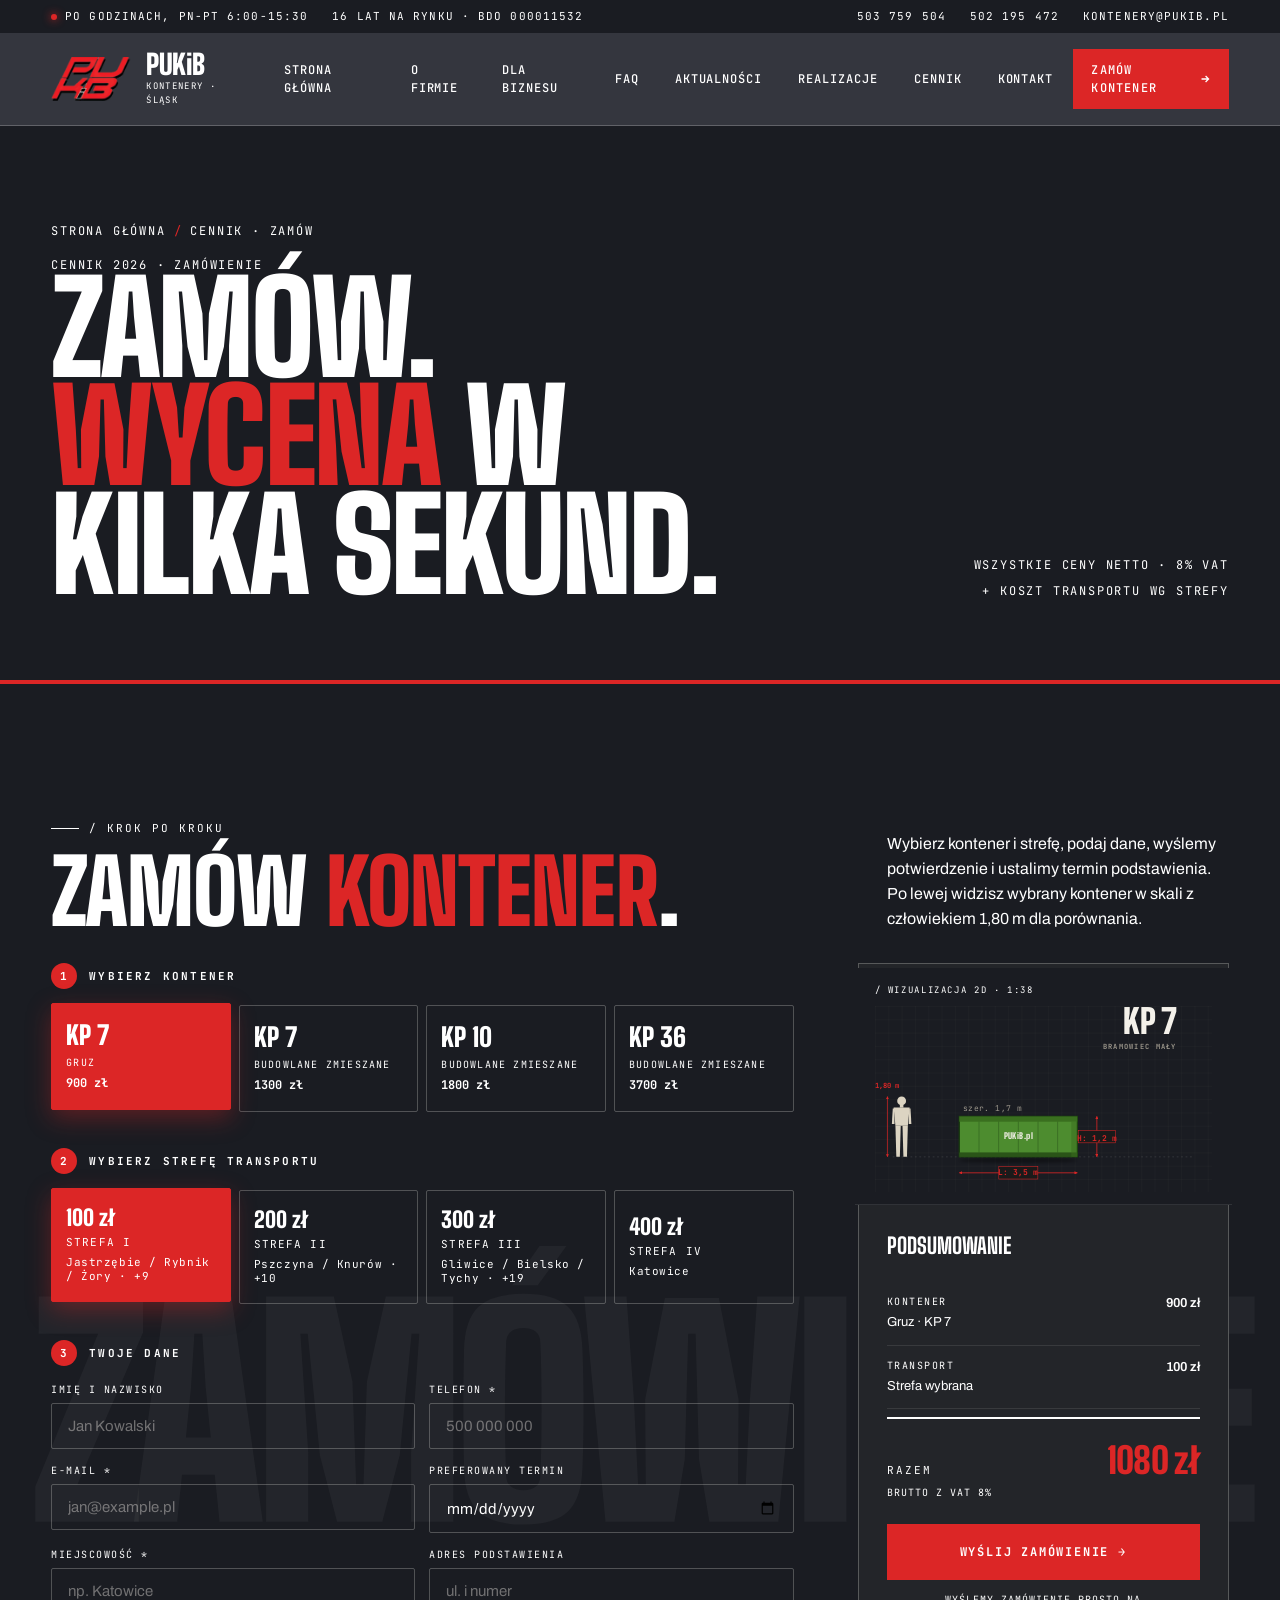
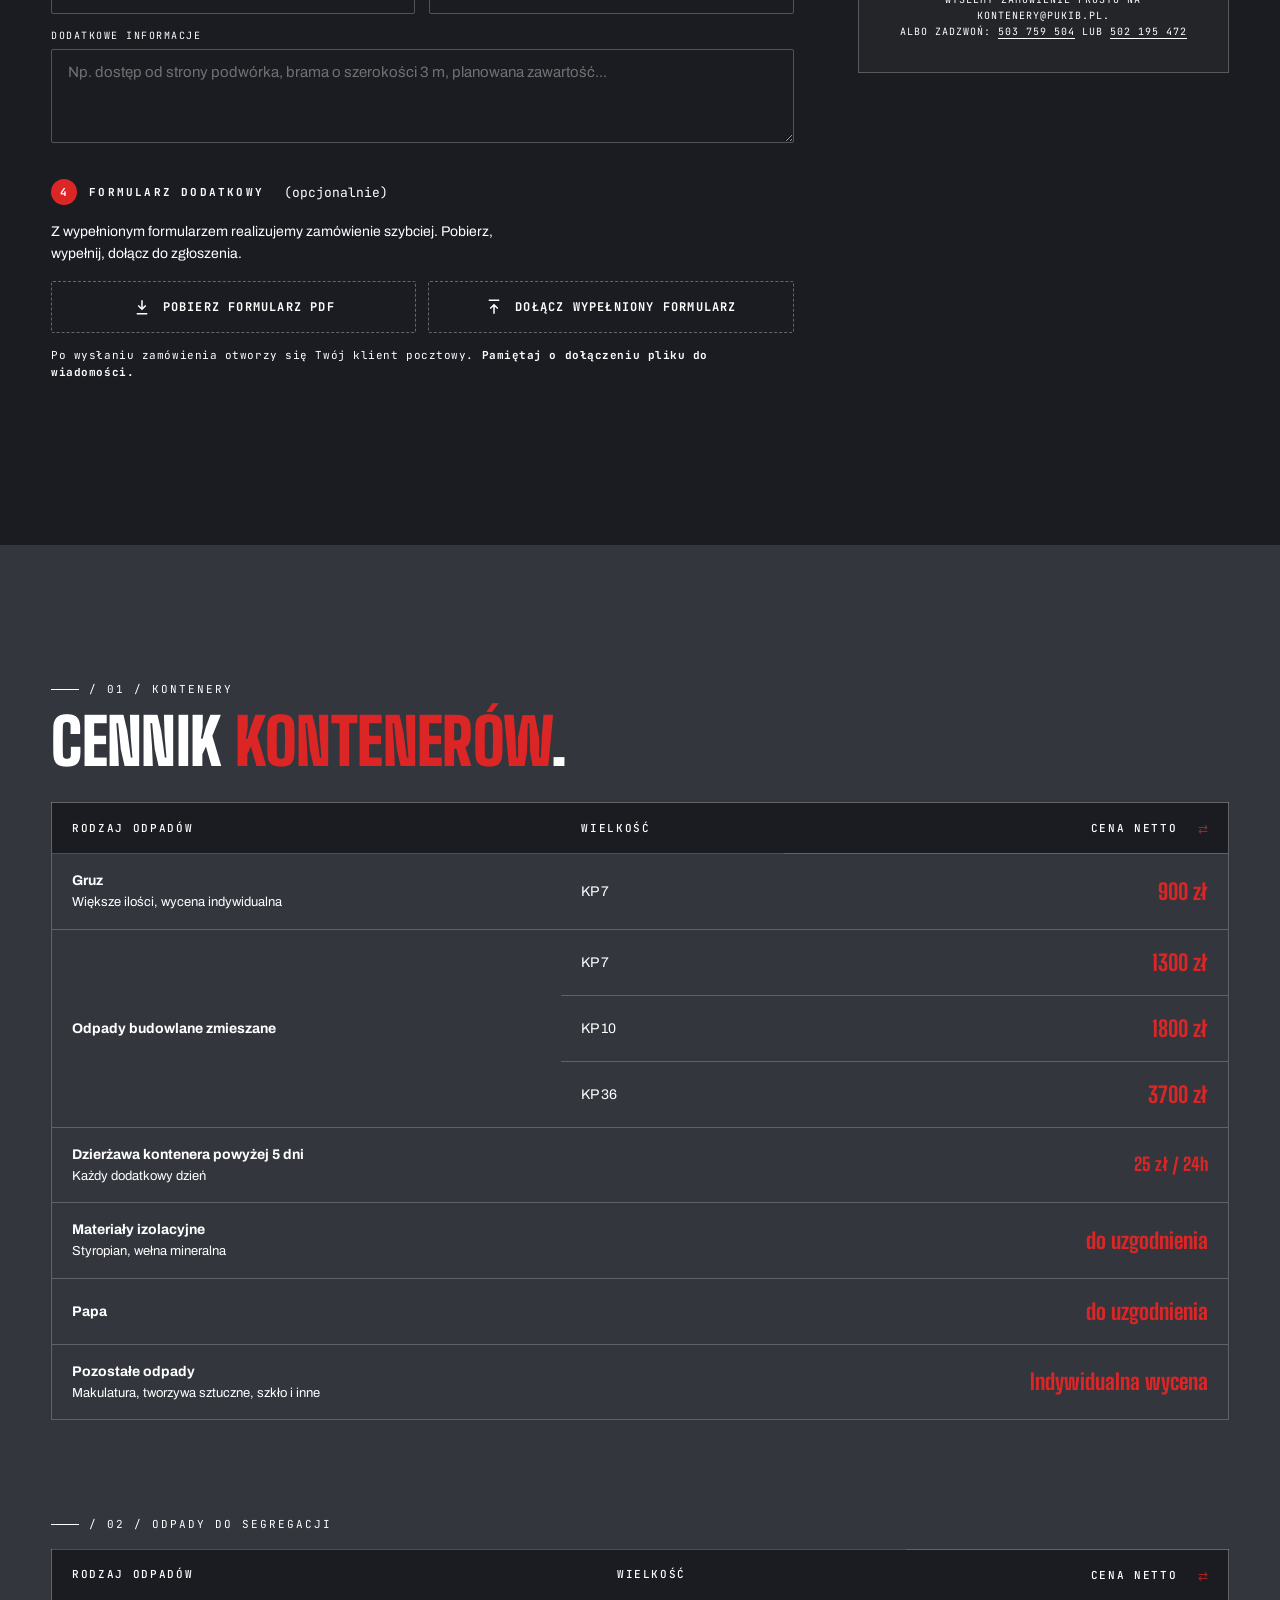
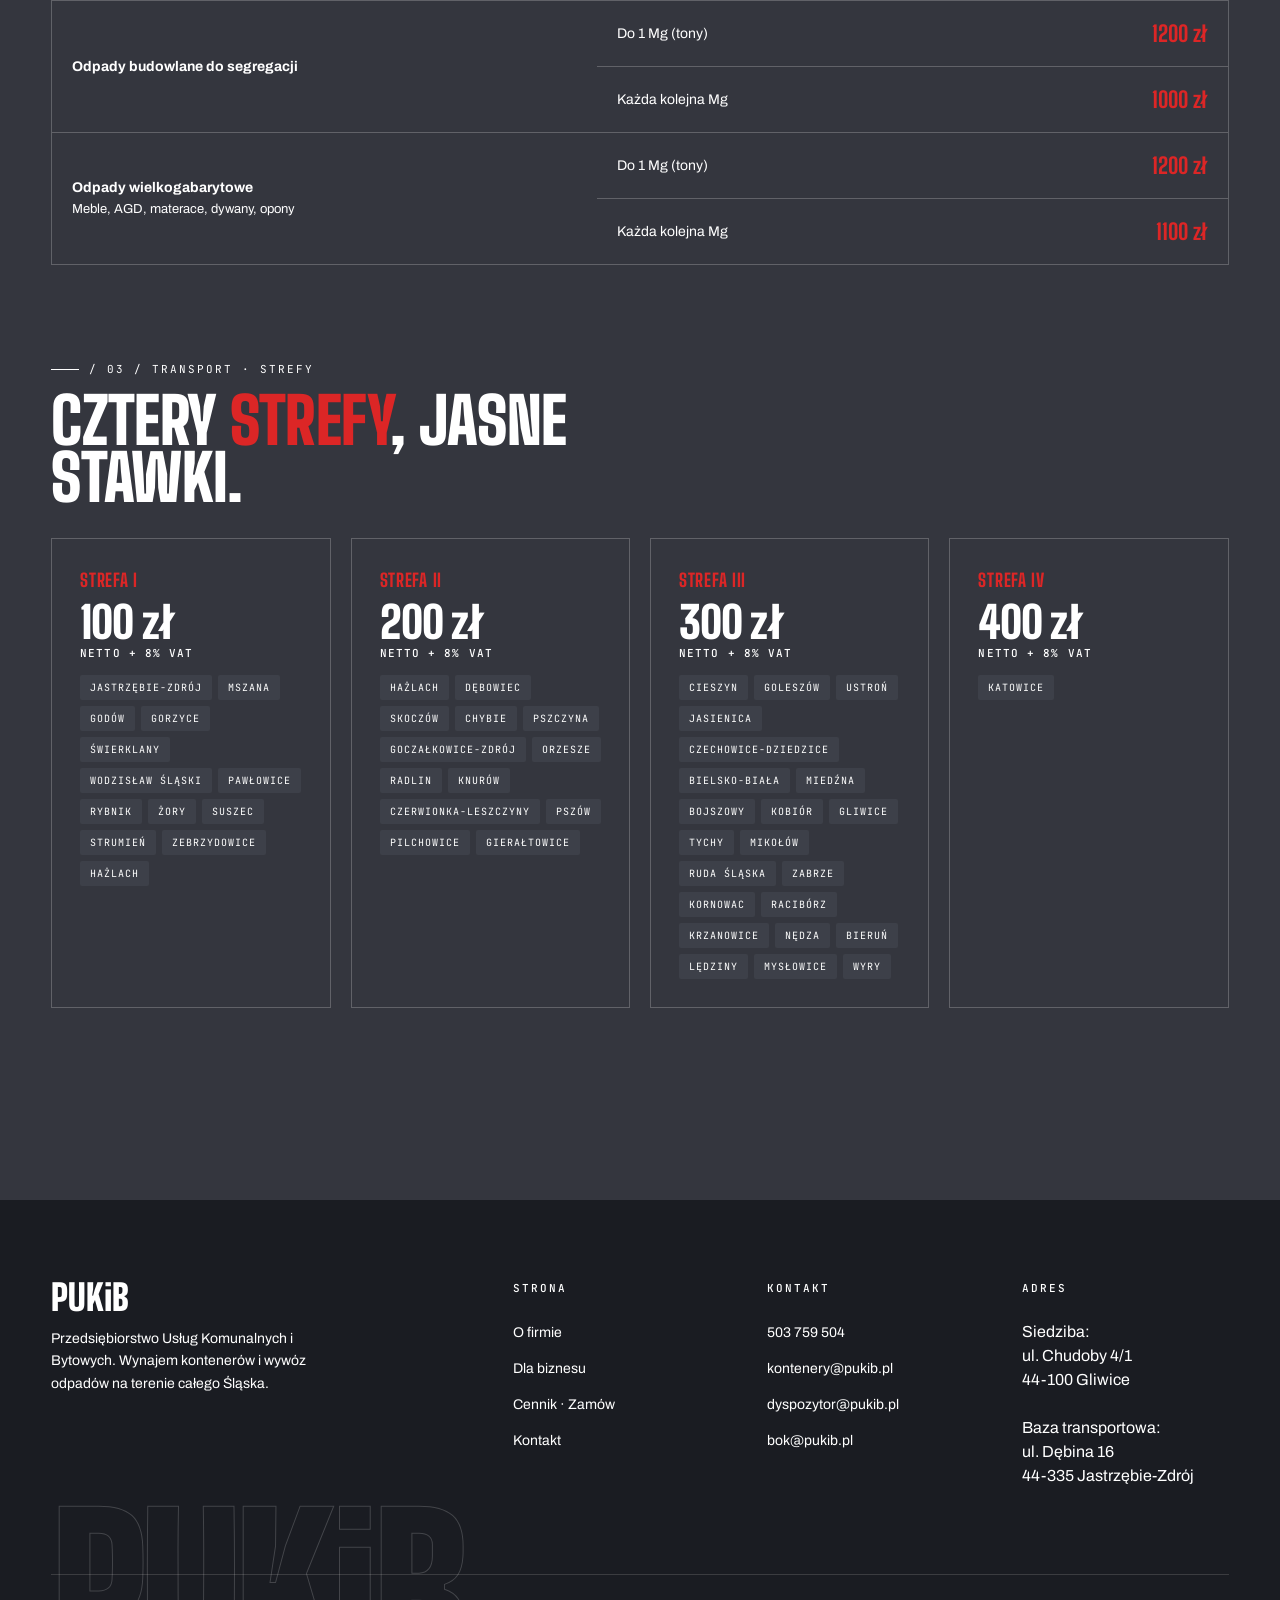
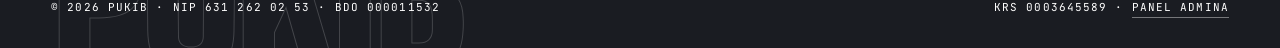
==== commit 9fcd58bc: "mre white tiles" ====
--- a/cennik.html
+++ b/cennik.html
@@ -372,7 +372,7 @@
         </thead>
         <tbody>
           <tr>
-            <td><strong>Gruz</strong><br><span style="color:var(--ink-3); font-size:13px;">Większe ilości, wycena indywidualna</span></td>
+            <td><strong>Gruz</strong><br><span style="font-size:13px;">Większe ilości, wycena indywidualna</span></td>
             <td>KP 7</td>
             <td class="price-cell" data-pukib-price="gruz-7">900 zł</td>
           </tr>
@@ -390,11 +390,11 @@
             <td class="price-cell" data-pukib-price="mix-36">3 700 zł</td>
           </tr>
           <tr>
-            <td colspan="2"><strong>Dzierżawa kontenera powyżej 5 dni</strong><br><span style="color:var(--ink-3); font-size:13px;">Każdy dodatkowy dzień</span></td>
+            <td colspan="2"><strong>Dzierżawa kontenera powyżej 5 dni</strong><br><span style="font-size:13px;">Każdy dodatkowy dzień</span></td>
             <td class="price-cell" style="font-size:18px;" data-pukib-price="rent-daily" data-pukib-suffix=" / 24h">25 zł / 24h</td>
           </tr>
           <tr>
-            <td colspan="2"><strong>Materiały izolacyjne</strong><br><span style="color:var(--ink-3); font-size:13px;">Styropian, wełna mineralna</span></td>
+            <td colspan="2"><strong>Materiały izolacyjne</strong><br><span style="font-size:13px;">Styropian, wełna mineralna</span></td>
             <td class="price-cell" data-pukib-price="materialy-izolacyjne">do uzgodnienia</td>
           </tr>
           <tr>
@@ -402,7 +402,7 @@
             <td class="price-cell" data-pukib-price="papa">do uzgodnienia</td>
           </tr>
           <tr>
-            <td colspan="2"><strong>Pozostałe odpady</strong><br><span style="color:var(--ink-3); font-size:13px;">Makulatura, tworzywa sztuczne, szkło i inne</span></td>
+            <td colspan="2"><strong>Pozostałe odpady</strong><br><span style="font-size:13px;">Makulatura, tworzywa sztuczne, szkło i inne</span></td>
             <td class="price-cell" data-pukib-price="pozostale">Indywidualna wycena</td>
           </tr>
         </tbody>
@@ -428,7 +428,7 @@
             <td class="price-cell" data-pukib-price="budowlane-segregacja-n">1 000 zł</td>
           </tr>
           <tr>
-            <td rowspan="2"><strong>Odpady wielkogabarytowe</strong><br><span style="color:var(--ink-3); font-size:13px;">Meble, AGD, materace, dywany, opony</span></td>
+            <td rowspan="2"><strong>Odpady wielkogabarytowe</strong><br><span style="font-size:13px;">Meble, AGD, materace, dywany, opony</span></td>
             <td>Do 1 Mg (tony)</td>
             <td class="price-cell" data-pukib-price="wielkogabarytowe-1">1 200 zł</td>
           </tr>
--- a/css/theme-gray.css
+++ b/css/theme-gray.css
@@ -1,96 +1,197 @@
 /* =========================================================
    PUKiB, theme-gray.css
    Testowa wersja w odcieniach szarości na życzenie klienta.
-   Ładowany JAKO OSTATNI plik CSS w <head>, nadpisuje paletę.
-   Bez ingerencji w pozostałe pliki, w razie czego do wycięcia
-   jednym ruchem (usuń <link> w index.html i tyle).
+   Wymóg: żadnego szarego tekstu, tylko biały (czerwień zostaje
+   jako brand accent). Ładowany JAKO OSTATNI plik CSS w <head>.
    ========================================================= */
 
 :root {
-  /* Powierzchnie, główne tło i jego warianty.
-     Było kremowe (#f4f1ea), teraz szare zgodnie z prośbą. */
+  /* Powierzchnie, główne tło i jego warianty */
   --paper:   #34363e;   /* główne tło strony */
-  --paper-2: #3d4049;   /* lekko jaśniejsze, karty/inputy/elevated */
-  --paper-3: #a8aab3;   /* jasny szary, używany jako muted text na sekcjach ciemnych */
-
-  /* Sekcje ciemne (footer, topbar, .section-dark), były near-black.
-     Zostawiam jeszcze ciemniejsze niż --paper, żeby rytm jasne/ciemne
-     między sekcjami się zachował (sekcje "ciemne" są wyraźnie głębsze). */
+  --paper-2: #3d4049;   /* lekko jaśniejsze, karty/inputy */
+  --paper-3: #4a4d56;   /* nie używane jako tekst, bezpieczna wartość bg */
+
+  /* Sekcje ciemniejsze, footer/topbar/.section-dark.
+     Ciemniejsze niż --paper, żeby rytm sekcji się zachował. */
   --ink:   #1a1c22;
   --ink-2: #232529;
-  --ink-3: #95979f;     /* muted text na --paper (szarym), musi być jasne żeby było czytelne */
-
-  /* Linie i obramowania.
-     Były czarne na kremowym, teraz białe alpha na szarym. */
+  --ink-3: #2a2c32;
+
+  /* Linie i obramowania, białe alpha (były czarne) */
   --line:      rgba(255, 255, 255, 0.22);
   --line-soft: rgba(255, 255, 255, 0.10);
-
-  /* Czerwień zostaje bez zmian, to brand */
-}
-
-/* =========================================================
-   Tekst, body i wszystko co domyślnie dziedziczy
-   ========================================================= */
-
-body {
-  color: #ebecf0;
-}
-
-/* Miejsca gdzie color: var(--ink) jest jawnie napisane,
-   te nie podchwycą zmiany body, trzeba ręcznie zjasnić.
-   (przeglądnąłem grep'em wszystkie wystąpienia color: var(--ink)
-   w style.css / home.css / pages.css) */
+}
+
+/* =========================================================
+   Główny kolor tekstu, body
+   ========================================================= */
+
+body { color: #ffffff; }
+
+::selection { color: #ffffff; }
+
+/* =========================================================
+   Miejsca z jawnym color: var(--ink), muszą być białe
+   ========================================================= */
+
 .hero,
 .hero-tags strong,
 .hero-stat .num,
 .brand-text,
 .faq-q,
 .showcase-corner strong,
-.rp-label {
-  color: #ebecf0;
-}
-
-/* Burger menu (mobile), kreski były czarne (background: var(--ink)),
-   na ciemnym headerze byłyby ledwo widoczne. */
+.rp-label,
+.summary-submit.is-success {
+  color: #ffffff;
+}
+
+/* Burger icon, kreski były czarne */
 .nav-toggle span,
 .nav-toggle span::before,
 .nav-toggle span::after {
-  background: #ebecf0;
-}
-
-/* Mobilne menu rozwinięte, tło bierze --paper (szare),
-   linki dziedziczą jasny tekst z body, ale dla pewności explicit: */
+  background: #ffffff;
+}
+
+/* =========================================================
+   Sekcje ciemne, trik scoped CSS variables.
+   --paper i --paper-3 były używane jako kolor tekstu na ciemnym tle.
+   Wszystkie elementy w tych sekcjach które robią color: var(--paper)
+   lub color: var(--paper-3) odziedziczą biel. Tło sekcji nadal bierze
+   --ink globalnie (#1a1c22), więc kontrast się zgadza.
+   ========================================================= */
+
+.section-dark,
+.footer,
+.topbar,
+.coverage,
+.interstitial,
+.page-hero,
+.order-section,
+.btn-primary,
+.btn-dark,
+.nav-cta,
+.service-card:hover,
+.service-card.active,
+.showcase-pick.active,
+.option-btn.active,
+.zone-btn.active,
+.zone-card.active,
+.pricing-table thead,
+.pricing-table thead th {
+  --paper: #ffffff;
+  --paper-3: #ffffff;
+  color: #ffffff;
+}
+
+/* =========================================================
+   Wszystkie miejsca które używały --ink-3 / --ink-2 / --paper-3
+   jako muted tekstu na jasnym tle (były szare).
+   Lista wyciągnięta z grep'a wszystkich plików CSS.
+   ========================================================= */
+
+/* style.css */
+.kicker,
+.section-intro,
+.brand-sub,
+.footer-bottom,
+.footer-brand-text,
+.footer-col h4,
+.page-hero-meta,
+.section-dark .kicker,
+.section-dark .section-intro,
+
+/* home.css */
+.hero-lead,
+.hero-stat .label,
+.hero-tags,
+.about-compact p,
+.coverage .section-intro,
+.cta-strip p,
+.faq-a-inner p,
+.faq-home-head p,
+.fb-intro,
+.fb-kicker,
+.fb-list .txt,
+.fb-partners-list .txt,
+.fb-partners-list .txt-placeholder,
+.fb-partners-note,
+.location-card p,
+.rp-num,
+.service-card p,
+.service-card:hover p,
+.showcase-corner,
+.showcase-pick .pick-name,
+.showcase-pick.active .pick-name,
+.zone-cities li,
+
+/* pages.css */
+.about-intro p,
+.audience-item p,
+.contact-cell .label,
+.field label,
+.form-upload-hint,
+.option-btn .ob-name,
+.order-section .section-intro,
+.order-status-bar,
+.order-step h3,
+.order-viz-mini-label,
+.order-form-intro,
+.pricing-cell .desc,
+.pricing-cell .label,
+.pricing-cell .pr-meta,
+.process-step .ps-num,
+.process-step p,
+.section-dark .audience-item p,
+.section-dark .process-step p,
+.section-dark .team-card .contact,
+.section-dark .team-card .hours,
+.summary-note,
+.summary-row .summary-label,
+.summary-total .total-vat,
+.team-card .contact,
+.team-card .hours,
+.zone-btn .zb-cities,
+.zone-btn .zb-price,
+.zone-card .zone-price small,
+
+/* admin.css */
+.admin-field span,
+.admin-input-hint,
+.admin-intro,
+.admin-panel-intro,
+.admin-row-label,
+.admin-tabs button,
+.admin-warn,
+.admin-current,
+.admin-kicker {
+  color: #ffffff;
+}
+
+/* =========================================================
+   Mobile menu rozwinięte
+   ========================================================= */
+
 @media (max-width: 1100px) {
-  .nav.open a {
-    color: #ebecf0;
-  }
-}
-
-/* =========================================================
-   Panel admina, modal ma własne tło --paper
-   ========================================================= */
-
-.admin-shell {
-  color: #ebecf0;
-}
-
+  .nav.open a { color: #ffffff; }
+}
+
+/* =========================================================
+   Panel admina, modal
+   ========================================================= */
+
+.admin-shell { color: #ffffff; }
 .admin-h,
 .admin-row-input input,
 .admin-row-input textarea,
 .admin-field input,
 .admin-close-x {
-  color: #ebecf0;
-}
-
-.admin-close-x {
-  background: rgba(255, 255, 255, 0.04);
-}
-
-/* =========================================================
-   Footer mega watermark, było semi-transparent paper na ink.
-   Teraz paper jest szare, ink jest jeszcze ciemniejsze, więc
-   stroke z paper-alpha na ink nadal działa, ale poprawiam żeby
-   nie wyglądało za jaskrawo (bo paper jest teraz bliżej ink).
+  color: #ffffff;
+}
+.admin-close-x { background: rgba(255, 255, 255, 0.04); }
+
+/* =========================================================
+   Footer mega watermark, było paper-alpha stroke,
+   poprawiam żeby zostało subtelne na nowym ink
    ========================================================= */
 
 .footer-mega {
@@ -98,34 +199,7 @@
 }
 
 /* =========================================================
-   Page-hero decoration grid, było paper-alpha na ink.
-   Linie grid zostawiam jasne, działa.
-   ========================================================= */
-
-/* Reszta sekcji ciemnych (--section-dark, .coverage, .footer, .topbar)
-   ma bg = var(--ink) który jest teraz #1a1c22, a tekst = var(--paper)
-   który jest teraz #34363e (szary, jaśniejszy niż ink), więc dalej
-   kontrastuje, ale słabo. Ujasniam tekst na ciemnych sekcjach: */
-.section-dark,
-.footer,
-.topbar,
-.coverage,
-.interstitial {
-  color: #ebecf0;
-}
-
-/* Page-hero (header podstron) ma bg = ink i kolor = paper, też ujasniam */
-.page-hero {
-  color: #ebecf0;
-}
-.page-hero h1 {
-  color: #ebecf0;
-}
-
-/* Footer brand text */
-.footer-brand-line {
-  color: #ebecf0;
-}
-
-/* Header sticky, tło bierze --paper, dolny border --line (jasny alpha).
-   Nic do roboty. */
+   Linki kolorowane jako brand red zostają bez zmian.
+   Hover'y używające var(--red) tak samo.
+   Wszystko co nie tu wymienione naturalnie odziedziczy biel z body.
+   ========================================================= */
